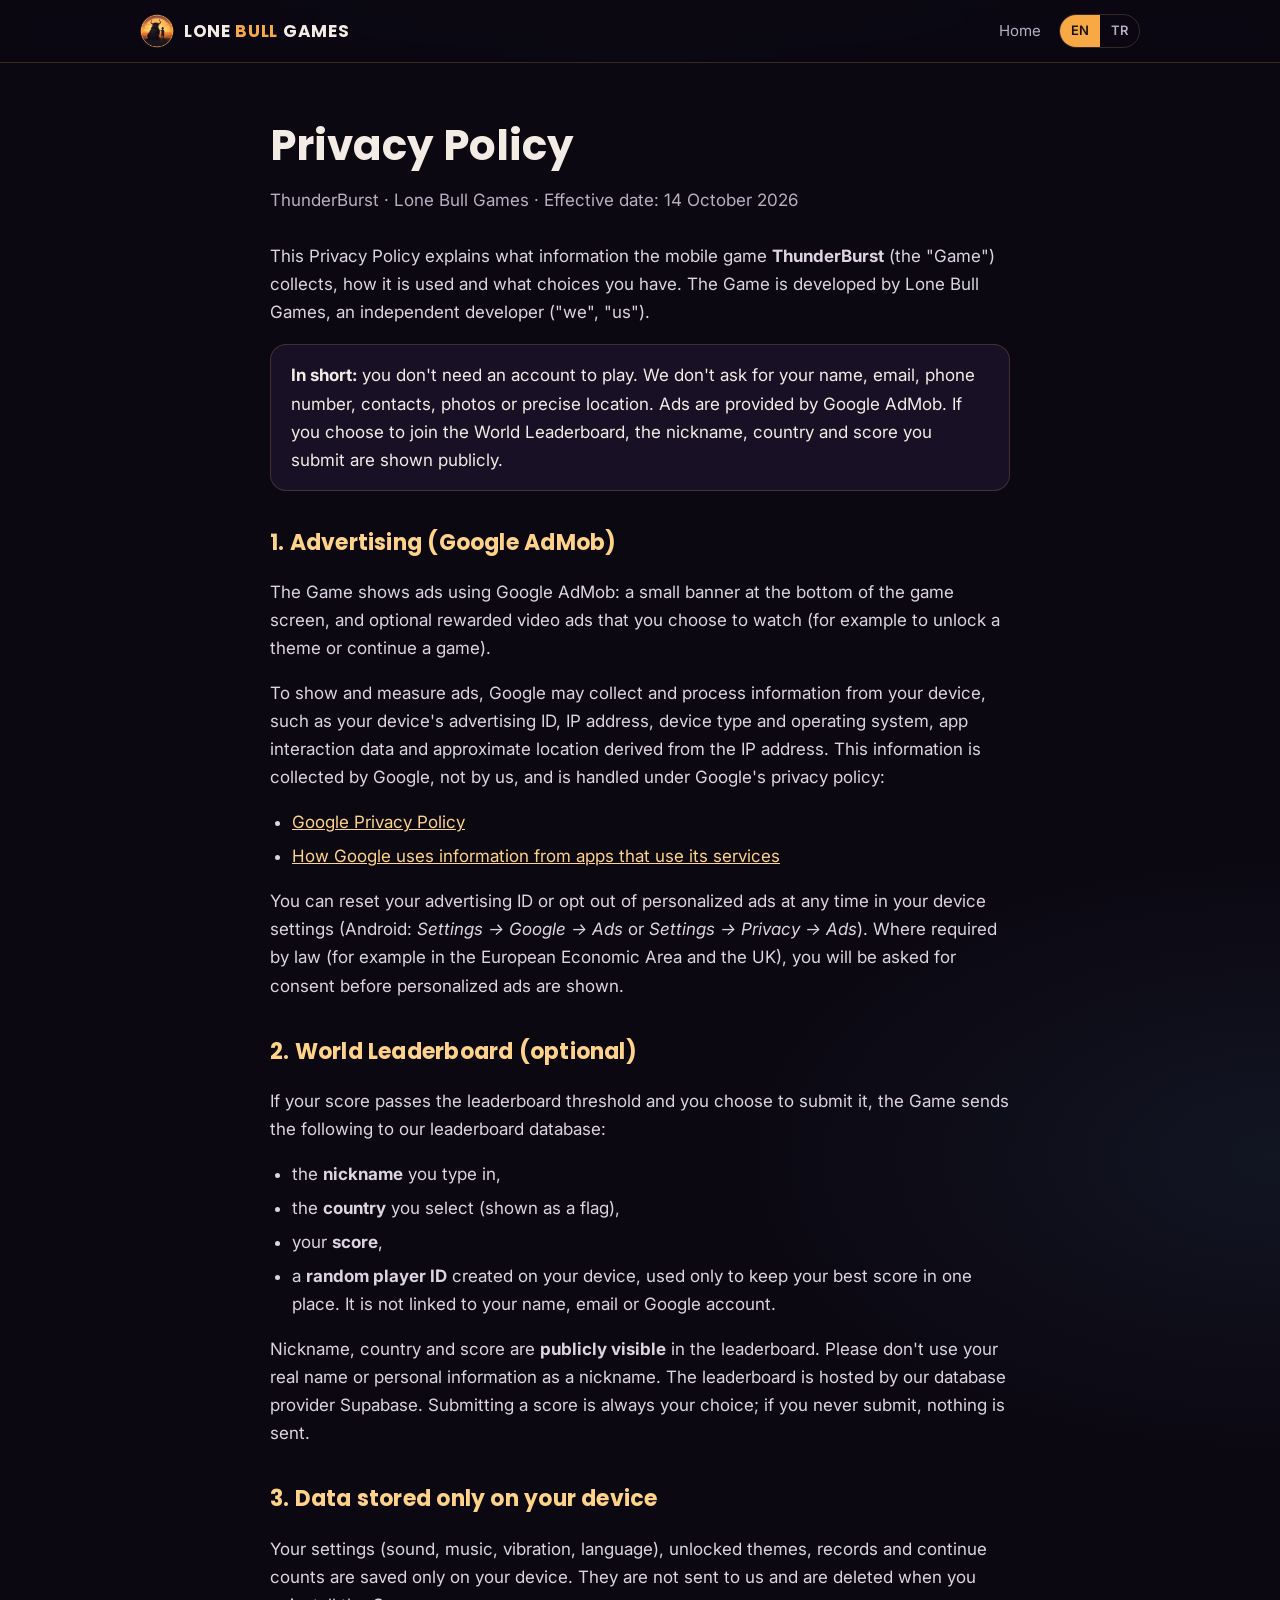
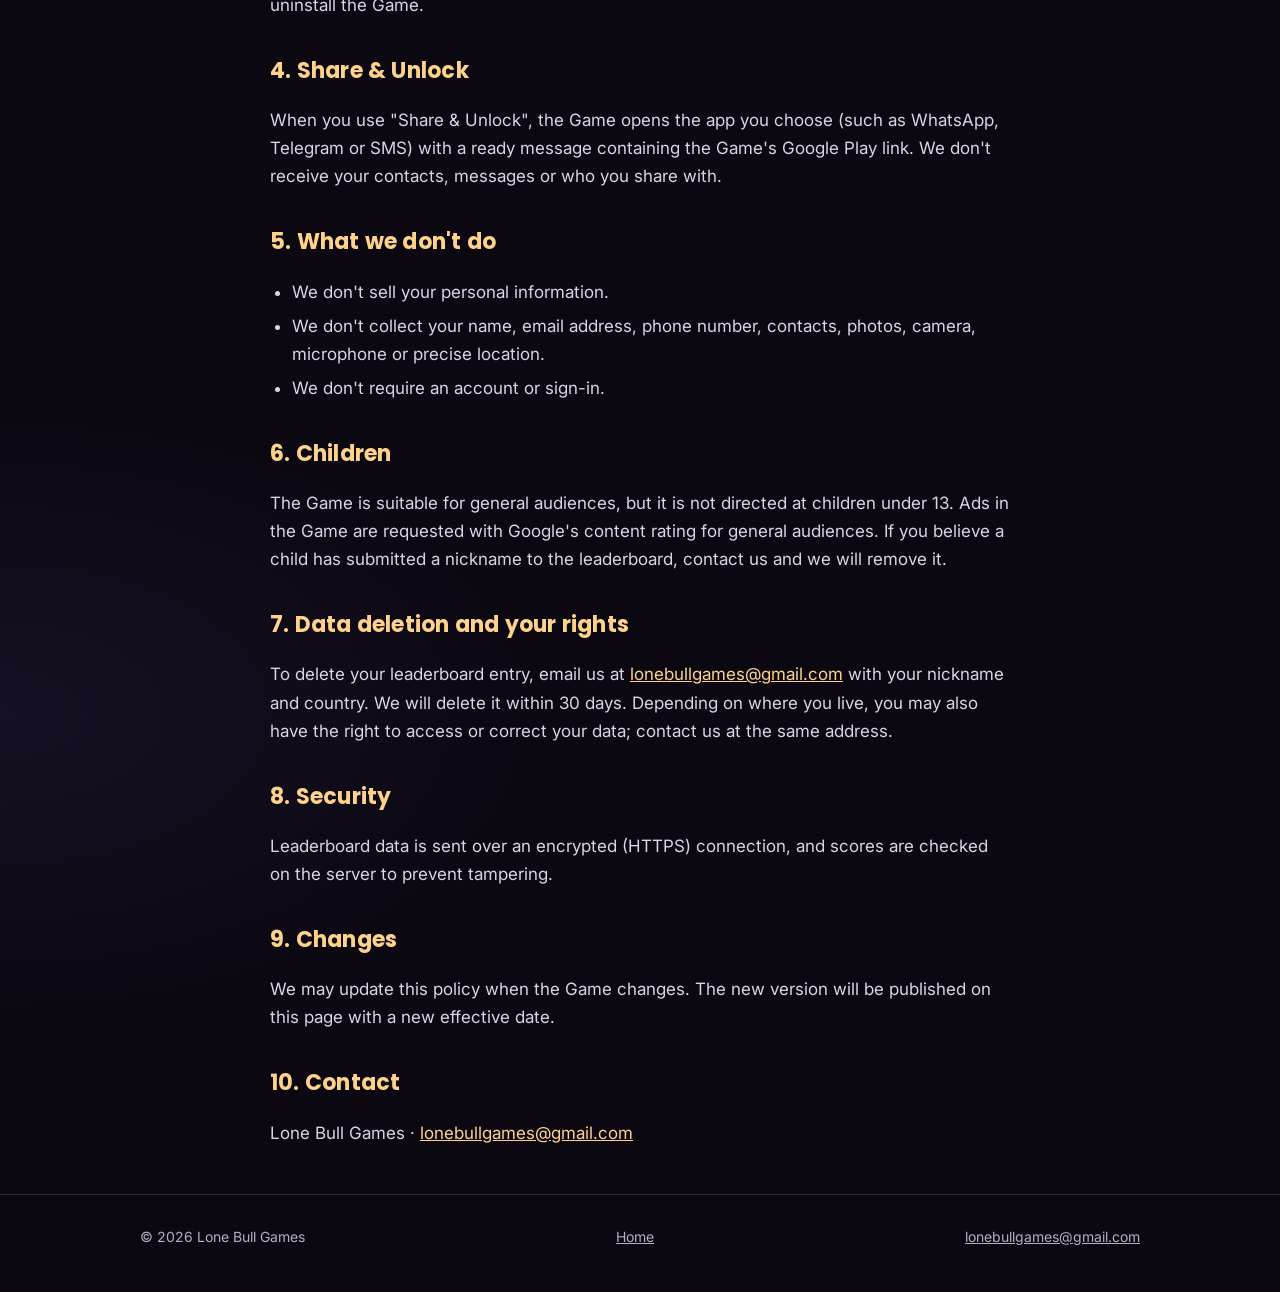
==== privacy.html @ dd2e36d3 "Add files via upload" ====
<!doctype html>
<html lang="en">
<head>
<meta charset="utf-8">
<meta name="viewport" content="width=device-width, initial-scale=1">
<title>Privacy Policy · Lone Bull Games</title>
<meta name="description" content="Privacy Policy for ThunderBurst by Lone Bull Games.">
<link rel="icon" type="image/png" href="img/favicon.png">
<link rel="preconnect" href="https://fonts.googleapis.com">
<link rel="preconnect" href="https://fonts.gstatic.com" crossorigin>
<link href="https://fonts.googleapis.com/css2?family=Inter:wght@400;600;800&family=Poppins:wght@500;700;800&display=swap" rel="stylesheet">
<link rel="stylesheet" href="style.css">
</head>
<body>

<header class="ust">
  <div class="kap">
    <a class="marka" href="./"><img src="img/amblem_buyuk.webp" alt=""><span>LONE <b>BULL</b> GAMES</span></a>
    <nav class="menu">
      <a href="./"><span data-dil="en">Home</span><span data-dil="tr">Ana sayfa</span></a>
      <div class="dil"><button data-sec="en">EN</button><button data-sec="tr">TR</button></div>
    </nav>
  </div>
</header>

<main class="metin">

<!-- ============================ ENGLISH ============================ -->
<div data-dil="en">
  <h1>Privacy Policy</h1>
  <p class="tarih">ThunderBurst · Lone Bull Games · Effective date: 14 October 2026</p>

  <p>This Privacy Policy explains what information the mobile game <b>ThunderBurst</b> (the "Game") collects, how it is used and what choices you have. The Game is developed by Lone Bull Games, an independent developer ("we", "us").</p>

  <div class="kutu">
    <b>In short:</b> you don't need an account to play. We don't ask for your name, email, phone number, contacts, photos or precise location. Ads are provided by Google AdMob. If you choose to join the World Leaderboard, the nickname, country and score you submit are shown publicly.
  </div>

  <h2>1. Advertising (Google AdMob)</h2>
  <p>The Game shows ads using Google AdMob: a small banner at the bottom of the game screen, and optional rewarded video ads that you choose to watch (for example to unlock a theme or continue a game).</p>
  <p>To show and measure ads, Google may collect and process information from your device, such as your device's advertising ID, IP address, device type and operating system, app interaction data and approximate location derived from the IP address. This information is collected by Google, not by us, and is handled under Google's privacy policy:</p>
  <ul>
    <li><a href="https://policies.google.com/privacy" target="_blank" rel="noopener">Google Privacy Policy</a></li>
    <li><a href="https://policies.google.com/technologies/partner-sites" target="_blank" rel="noopener">How Google uses information from apps that use its services</a></li>
  </ul>
  <p>You can reset your advertising ID or opt out of personalized ads at any time in your device settings (Android: <i>Settings → Google → Ads</i> or <i>Settings → Privacy → Ads</i>). Where required by law (for example in the European Economic Area and the UK), you will be asked for consent before personalized ads are shown.</p>

  <h2>2. World Leaderboard (optional)</h2>
  <p>If your score passes the leaderboard threshold and you choose to submit it, the Game sends the following to our leaderboard database:</p>
  <ul>
    <li>the <b>nickname</b> you type in,</li>
    <li>the <b>country</b> you select (shown as a flag),</li>
    <li>your <b>score</b>,</li>
    <li>a <b>random player ID</b> created on your device, used only to keep your best score in one place. It is not linked to your name, email or Google account.</li>
  </ul>
  <p>Nickname, country and score are <b>publicly visible</b> in the leaderboard. Please don't use your real name or personal information as a nickname. The leaderboard is hosted by our database provider Supabase. Submitting a score is always your choice; if you never submit, nothing is sent.</p>

  <h2>3. Data stored only on your device</h2>
  <p>Your settings (sound, music, vibration, language), unlocked themes, records and continue counts are saved only on your device. They are not sent to us and are deleted when you uninstall the Game.</p>

  <h2>4. Share &amp; Unlock</h2>
  <p>When you use "Share &amp; Unlock", the Game opens the app you choose (such as WhatsApp, Telegram or SMS) with a ready message containing the Game's Google Play link. We don't receive your contacts, messages or who you share with.</p>

  <h2>5. What we don't do</h2>
  <ul>
    <li>We don't sell your personal information.</li>
    <li>We don't collect your name, email address, phone number, contacts, photos, camera, microphone or precise location.</li>
    <li>We don't require an account or sign-in.</li>
  </ul>

  <h2>6. Children</h2>
  <p>The Game is suitable for general audiences, but it is not directed at children under 13. Ads in the Game are requested with Google's content rating for general audiences. If you believe a child has submitted a nickname to the leaderboard, contact us and we will remove it.</p>

  <h2>7. Data deletion and your rights</h2>
  <p>To delete your leaderboard entry, email us at <a href="mailto:lonebullgames@gmail.com">lonebullgames@gmail.com</a> with your nickname and country. We will delete it within 30 days. Depending on where you live, you may also have the right to access or correct your data; contact us at the same address.</p>

  <h2>8. Security</h2>
  <p>Leaderboard data is sent over an encrypted (HTTPS) connection, and scores are checked on the server to prevent tampering.</p>

  <h2>9. Changes</h2>
  <p>We may update this policy when the Game changes. The new version will be published on this page with a new effective date.</p>

  <h2>10. Contact</h2>
  <p>Lone Bull Games · <a href="mailto:lonebullgames@gmail.com">lonebullgames@gmail.com</a></p>
</div>

<!-- ============================ TÜRKÇE ============================ -->
<div data-dil="tr">
  <h1>Gizlilik Politikası</h1>
  <p class="tarih">ThunderBurst · Lone Bull Games · Yürürlük tarihi: 14 Ekim 2026</p>

  <p>Bu Gizlilik Politikası, <b>ThunderBurst</b> adlı mobil oyunun ("Oyun") hangi bilgileri topladığını, bunların nasıl kullanıldığını ve senin hangi seçeneklere sahip olduğunu açıklar. Oyun, bağımsız geliştirici Lone Bull Games ("biz") tarafından geliştirilmiştir.</p>

  <div class="kutu">
    <b>Kısaca:</b> oynamak için hesap açman gerekmez. Adını, e-postanı, telefon numaranı, rehberini, fotoğraflarını ya da tam konumunu istemeyiz. Reklamlar Google AdMob tarafından gösterilir. Dünya Sıralaması'na katılmayı seçersen gönderdiğin takma ad, ülke ve skor herkese açık görünür.
  </div>

  <h2>1. Reklamlar (Google AdMob)</h2>
  <p>Oyun, Google AdMob ile reklam gösterir: oyun ekranının altında küçük bir banner ve senin izlemeyi seçtiğin ödüllü video reklamlar (örneğin tema açmak ya da oyuna devam etmek için).</p>
  <p>Reklamları göstermek ve ölçmek için Google, cihazından reklam kimliği, IP adresi, cihaz türü ve işletim sistemi, uygulama etkileşim bilgileri ve IP adresinden çıkarılan yaklaşık konum gibi bilgileri toplayıp işleyebilir. Bu bilgileri biz değil Google toplar ve Google'ın gizlilik politikasına göre işler:</p>
  <ul>
    <li><a href="https://policies.google.com/privacy?hl=tr" target="_blank" rel="noopener">Google Gizlilik Politikası</a></li>
    <li><a href="https://policies.google.com/technologies/partner-sites?hl=tr" target="_blank" rel="noopener">Google'ın, hizmetlerini kullanan uygulamalardan gelen bilgileri nasıl kullandığı</a></li>
  </ul>
  <p>Reklam kimliğini istediğin zaman sıfırlayabilir ya da kişiselleştirilmiş reklamları cihaz ayarlarından kapatabilirsin (Android: <i>Ayarlar → Google → Reklamlar</i> veya <i>Ayarlar → Gizlilik → Reklamlar</i>). Yasaların gerektirdiği yerlerde (örneğin Avrupa Ekonomik Alanı ve Birleşik Krallık) kişiselleştirilmiş reklam gösterilmeden önce iznin istenir.</p>

  <h2>2. Dünya Sıralaması (isteğe bağlı)</h2>
  <p>Skorun sıralama barajını geçer ve göndermeyi seçersen Oyun, sıralama veritabanımıza şunları gönderir:</p>
  <ul>
    <li>yazdığın <b>takma ad</b>,</li>
    <li>seçtiğin <b>ülke</b> (bayrak olarak görünür),</li>
    <li><b>skorun</b>,</li>
    <li>cihazında oluşturulan <b>rastgele bir oyuncu kimliği</b>: sadece en iyi skorunu tek yerde tutmak için kullanılır; adınla, e-postanla ya da Google hesabınla bağlantısı yoktur.</li>
  </ul>
  <p>Takma ad, ülke ve skor sıralamada <b>herkese açık</b> görünür. Lütfen takma ad olarak gerçek adını ya da kişisel bilgilerini kullanma. Sıralama, veritabanı sağlayıcımız Supabase üzerinde tutulur. Skor göndermek her zaman senin seçimindir; hiç göndermezsen hiçbir şey gönderilmez.</p>

  <h2>3. Sadece cihazında saklanan bilgiler</h2>
  <p>Ayarların (ses, müzik, titreşim, dil), açtığın temalar, rekorların ve devam hakların sadece cihazında saklanır. Bize gönderilmez ve Oyun'u kaldırdığında silinir.</p>

  <h2>4. Paylaş &amp; Tema Aç</h2>
  <p>"Paylaş &amp; Tema Aç"ı kullandığında Oyun, seçtiğin uygulamayı (WhatsApp, Telegram, SMS gibi) Oyun'un Google Play linkini içeren hazır bir mesajla açar. Rehberin, mesajların ya da kiminle paylaştığın bize ulaşmaz.</p>

  <h2>5. Yapmadıklarımız</h2>
  <ul>
    <li>Kişisel bilgilerini satmayız.</li>
    <li>Adını, e-posta adresini, telefon numaranı, rehberini, fotoğraflarını, kameranı, mikrofonunu ya da tam konumunu toplamayız.</li>
    <li>Hesap açmanı ya da giriş yapmanı istemeyiz.</li>
  </ul>

  <h2>6. Çocuklar</h2>
  <p>Oyun genel izleyici kitlesine uygundur ancak 13 yaşından küçük çocuklara yönelik değildir. Oyundaki reklamlar, Google'ın genel izleyici içerik derecelendirmesiyle istenir. Bir çocuğun sıralamaya takma ad gönderdiğini düşünüyorsan bize yaz, kaldıralım.</p>

  <h2>7. Verilerin silinmesi ve hakların</h2>
  <p>Sıralamadaki kaydını sildirmek için takma adını ve ülkeni <a href="mailto:lonebullgames@gmail.com">lonebullgames@gmail.com</a> adresine yaz; 30 gün içinde sileriz. Yaşadığın yere göre verilerine erişme ya da düzeltme hakkın da olabilir; bunun için de aynı adrese yazabilirsin.</p>

  <h2>8. Güvenlik</h2>
  <p>Sıralama verileri şifreli (HTTPS) bağlantıyla gönderilir; skorlar hileye karşı sunucuda doğrulanır.</p>

  <h2>9. Değişiklikler</h2>
  <p>Oyun değiştikçe bu politikayı güncelleyebiliriz. Yeni sürüm, yeni yürürlük tarihiyle bu sayfada yayınlanır.</p>

  <h2>10. İletişim</h2>
  <p>Lone Bull Games · <a href="mailto:lonebullgames@gmail.com">lonebullgames@gmail.com</a></p>
</div>

</main>

<footer>
  <div class="kap">
    <span>© 2026 Lone Bull Games</span>
    <span><a href="./"><span data-dil="en">Home</span><span data-dil="tr">Ana sayfa</span></a></span>
    <span><a href="mailto:lonebullgames@gmail.com">lonebullgames@gmail.com</a></span>
  </div>
</footer>

<script src="dil.js"></script>
</body>
</html>
---- style.css ----
:root {
  --bg: #0b0812;
  --bg2: #140e1f;
  --kart: #181126;
  --cizgi: rgba(255, 190, 110, 0.18);
  --yazi: #f3ece4;
  --soluk: #b9aec2;
  --altin: #f6a944;
  --altin2: #ffd28a;
  --mavi: #6fc0ff;
  --mor: #a77bff;
  --golge: 0 18px 50px rgba(0, 0, 0, 0.45);
}

* { box-sizing: border-box; }

html { scroll-behavior: smooth; }

body {
  margin: 0;
  background: var(--bg);
  background-image:
    radial-gradient(1200px 600px at 50% -10%, rgba(246, 169, 68, 0.14), transparent 60%),
    radial-gradient(900px 500px at 100% 40%, rgba(111, 192, 255, 0.07), transparent 60%),
    radial-gradient(900px 500px at 0% 80%, rgba(167, 123, 255, 0.07), transparent 60%);
  color: var(--yazi);
  font-family: "Inter", system-ui, -apple-system, "Segoe UI", Roboto, sans-serif;
  font-size: 17px;
  line-height: 1.65;
  -webkit-font-smoothing: antialiased;
}

a { color: var(--altin2); }
a:hover { color: #fff; }

.kap { max-width: 1040px; margin: 0 auto; padding: 0 20px; }

/* üst çubuk */
.ust {
  position: sticky; top: 0; z-index: 10;
  background: rgba(11, 8, 18, 0.78);
  backdrop-filter: blur(10px);
  border-bottom: 1px solid var(--cizgi);
}
.ust .kap { display: flex; align-items: center; justify-content: space-between; height: 62px; gap: 12px; }
.marka { display: flex; align-items: center; gap: 10px; text-decoration: none; color: var(--yazi); font-family: "Poppins", sans-serif; font-weight: 700; letter-spacing: 0.04em; white-space: nowrap; }
.marka img { width: 34px; height: 34px; border-radius: 50%; }
.marka span b { color: var(--altin); }
.menu { display: flex; align-items: center; gap: 18px; font-size: 15px; }
.menu a { color: var(--soluk); text-decoration: none; white-space: nowrap; }
.menu a:hover { color: var(--yazi); }
.dil { display: flex; border: 1px solid var(--cizgi); border-radius: 999px; overflow: hidden; }
.dil button {
  background: none; border: 0; color: var(--soluk); font: inherit; font-size: 13px; font-weight: 600;
  padding: 5px 11px; cursor: pointer;
}
.dil button.secili { background: var(--altin); color: #1b1006; }

/* kahraman */
.kahraman { text-align: center; padding: 72px 0 56px; }
.kahraman .amblem {
  width: 210px; height: 210px; border-radius: 50%;
  box-shadow: 0 0 0 3px rgba(246, 169, 68, 0.55), 0 0 60px rgba(246, 169, 68, 0.35);
}
.kahraman h1 {
  font-family: "Poppins", sans-serif; font-weight: 800; letter-spacing: 0.06em;
  font-size: clamp(38px, 7vw, 64px); line-height: 1.05; margin: 28px 0 4px;
  background: linear-gradient(180deg, var(--altin2), var(--altin) 70%, #d9822b);
  -webkit-background-clip: text; background-clip: text; color: transparent;
}
.kahraman .alt { letter-spacing: 0.5em; font-family: "Poppins", sans-serif; font-weight: 500; color: var(--yazi); margin: 0 0 22px; padding-left: 0.5em; }
.kahraman p.slogan { max-width: 620px; margin: 0 auto; color: var(--soluk); font-size: 18px; }

/* bölümler */
section { padding: 56px 0; }
h2 {
  font-family: "Poppins", sans-serif; font-size: clamp(26px, 4vw, 34px); margin: 0 0 18px; letter-spacing: 0.01em;
}
h2 .vurgu { color: var(--altin); }

/* oyun kartı */
.oyun {
  display: grid; grid-template-columns: minmax(0, 1fr) minmax(0, 1.15fr); gap: 34px; align-items: center;
  background: linear-gradient(160deg, #1b1330, #120c1d);
  border: 1px solid rgba(111, 192, 255, 0.22); border-radius: 24px; padding: 30px;
  box-shadow: var(--golge), 0 0 80px rgba(111, 192, 255, 0.08) inset;
}
.oyun .kapak { width: 100%; border-radius: 18px; display: block; box-shadow: 0 10px 40px rgba(60, 140, 255, 0.25); }
.oyun .logo { width: min(100%, 420px); display: block; margin: 0 0 6px -6px; }
.oyun p { color: var(--soluk); margin: 10px 0; }
.rozetler { display: flex; flex-wrap: wrap; gap: 8px; margin: 16px 0 22px; }
.rozet {
  font-size: 14px; font-weight: 600; padding: 6px 12px; border-radius: 999px;
  background: rgba(246, 169, 68, 0.1); border: 1px solid rgba(246, 169, 68, 0.35); color: var(--altin2);
}
.rozet.mavi { background: rgba(111, 192, 255, 0.08); border-color: rgba(111, 192, 255, 0.35); color: #bfe3ff; }
.dugme {
  display: inline-flex; align-items: center; gap: 10px; text-decoration: none;
  background: linear-gradient(180deg, #ffbf5e, #f08d2b); color: #1d1004; font-weight: 800;
  padding: 13px 22px; border-radius: 14px; box-shadow: 0 8px 26px rgba(246, 150, 50, 0.35);
}
.dugme.pasif { background: #2a2140; color: var(--soluk); box-shadow: none; cursor: default; border: 1px solid var(--cizgi); }

/* temalar */
.temalar { display: grid; grid-template-columns: repeat(4, minmax(0, 1fr)); gap: 14px; }
.tema { background: var(--kart); border: 1px solid var(--cizgi); border-radius: 16px; overflow: hidden; }
.tema img { width: 100%; aspect-ratio: 4 / 3; object-fit: cover; display: block; }
.tema div { padding: 9px 12px 11px; font-weight: 600; font-size: 15px; }
.tema small { display: block; color: var(--soluk); font-weight: 400; font-size: 13px; }

/* hikaye */
.hikaye { display: grid; grid-template-columns: minmax(0, 0.9fr) minmax(0, 1.1fr); gap: 34px; align-items: start; }
.hikaye img { width: 100%; border-radius: 20px; box-shadow: var(--golge); }
.hikaye p { color: #ddd3e3; margin: 0 0 14px; }

/* alt bilgi */
footer { border-top: 1px solid var(--cizgi); padding: 30px 0 44px; color: var(--soluk); font-size: 14px; }
footer .kap { display: flex; flex-wrap: wrap; gap: 14px 26px; justify-content: space-between; }
footer a { color: var(--soluk); }

/* yasal metin sayfası */
.metin { max-width: 780px; margin: 0 auto; padding: 48px 20px 30px; }
.metin h1 { font-family: "Poppins", sans-serif; font-size: clamp(30px, 5vw, 42px); margin: 0 0 6px; }
.metin .tarih { color: var(--soluk); margin: 0 0 28px; }
.metin h2 { font-size: 22px; margin: 34px 0 10px; color: var(--altin2); }
.metin p, .metin li { color: #ddd3e3; }
.metin ul { padding-left: 22px; }
.metin li { margin: 6px 0; }
.kutu { background: var(--kart); border: 1px solid var(--cizgi); border-radius: 16px; padding: 16px 20px; margin: 18px 0; }

html:not([lang="en"]) [data-dil="en"], html:not([lang="tr"]) [data-dil="tr"] { display: none !important; }

@media (max-width: 820px) {
  .oyun, .hikaye { grid-template-columns: 1fr; }
  .temalar { grid-template-columns: repeat(2, minmax(0, 1fr)); }
  .menu .gizle { display: none; }
  .kahraman { padding: 48px 0 36px; }
  .oyun { padding: 20px; }
}
@media (max-width: 420px) {
  .marka span { font-size: 14px; }
  .menu { gap: 10px; }
}

.hikaye img { max-width: 380px; margin: 0 auto; display: block; }
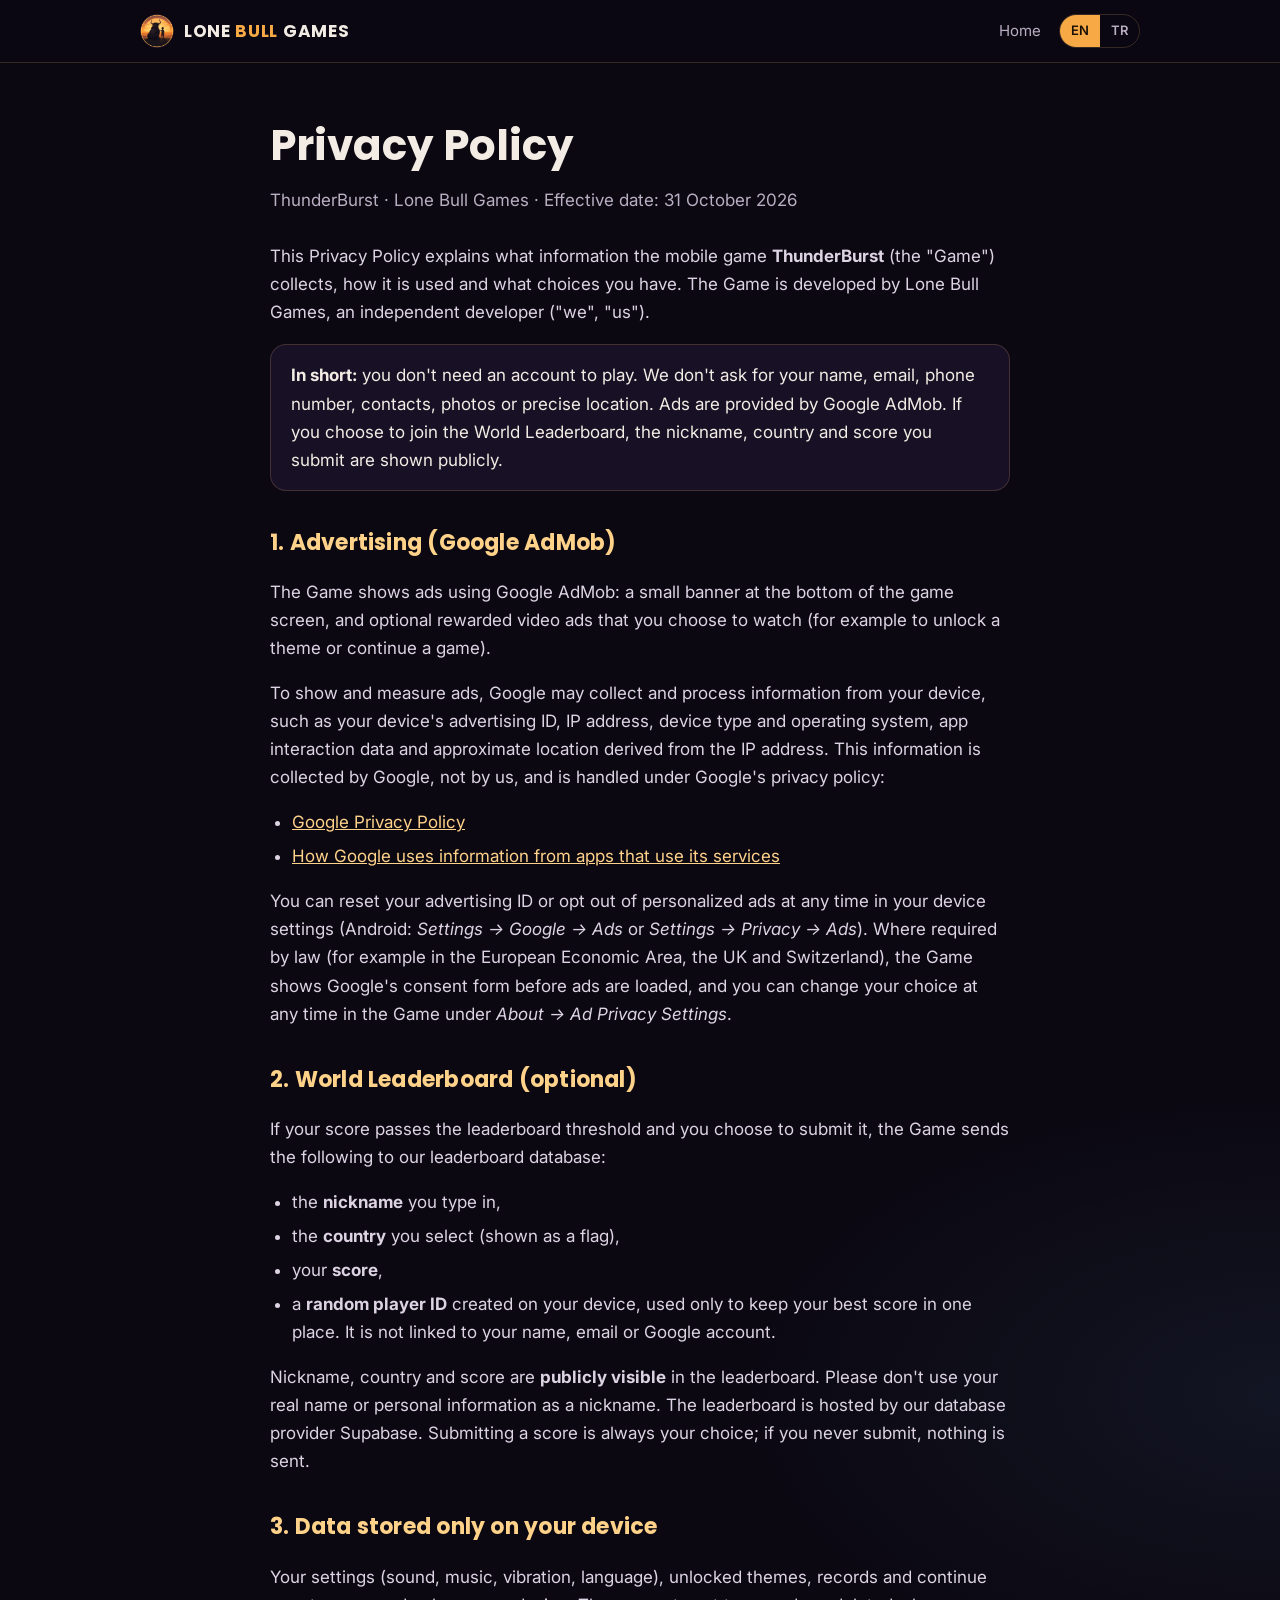
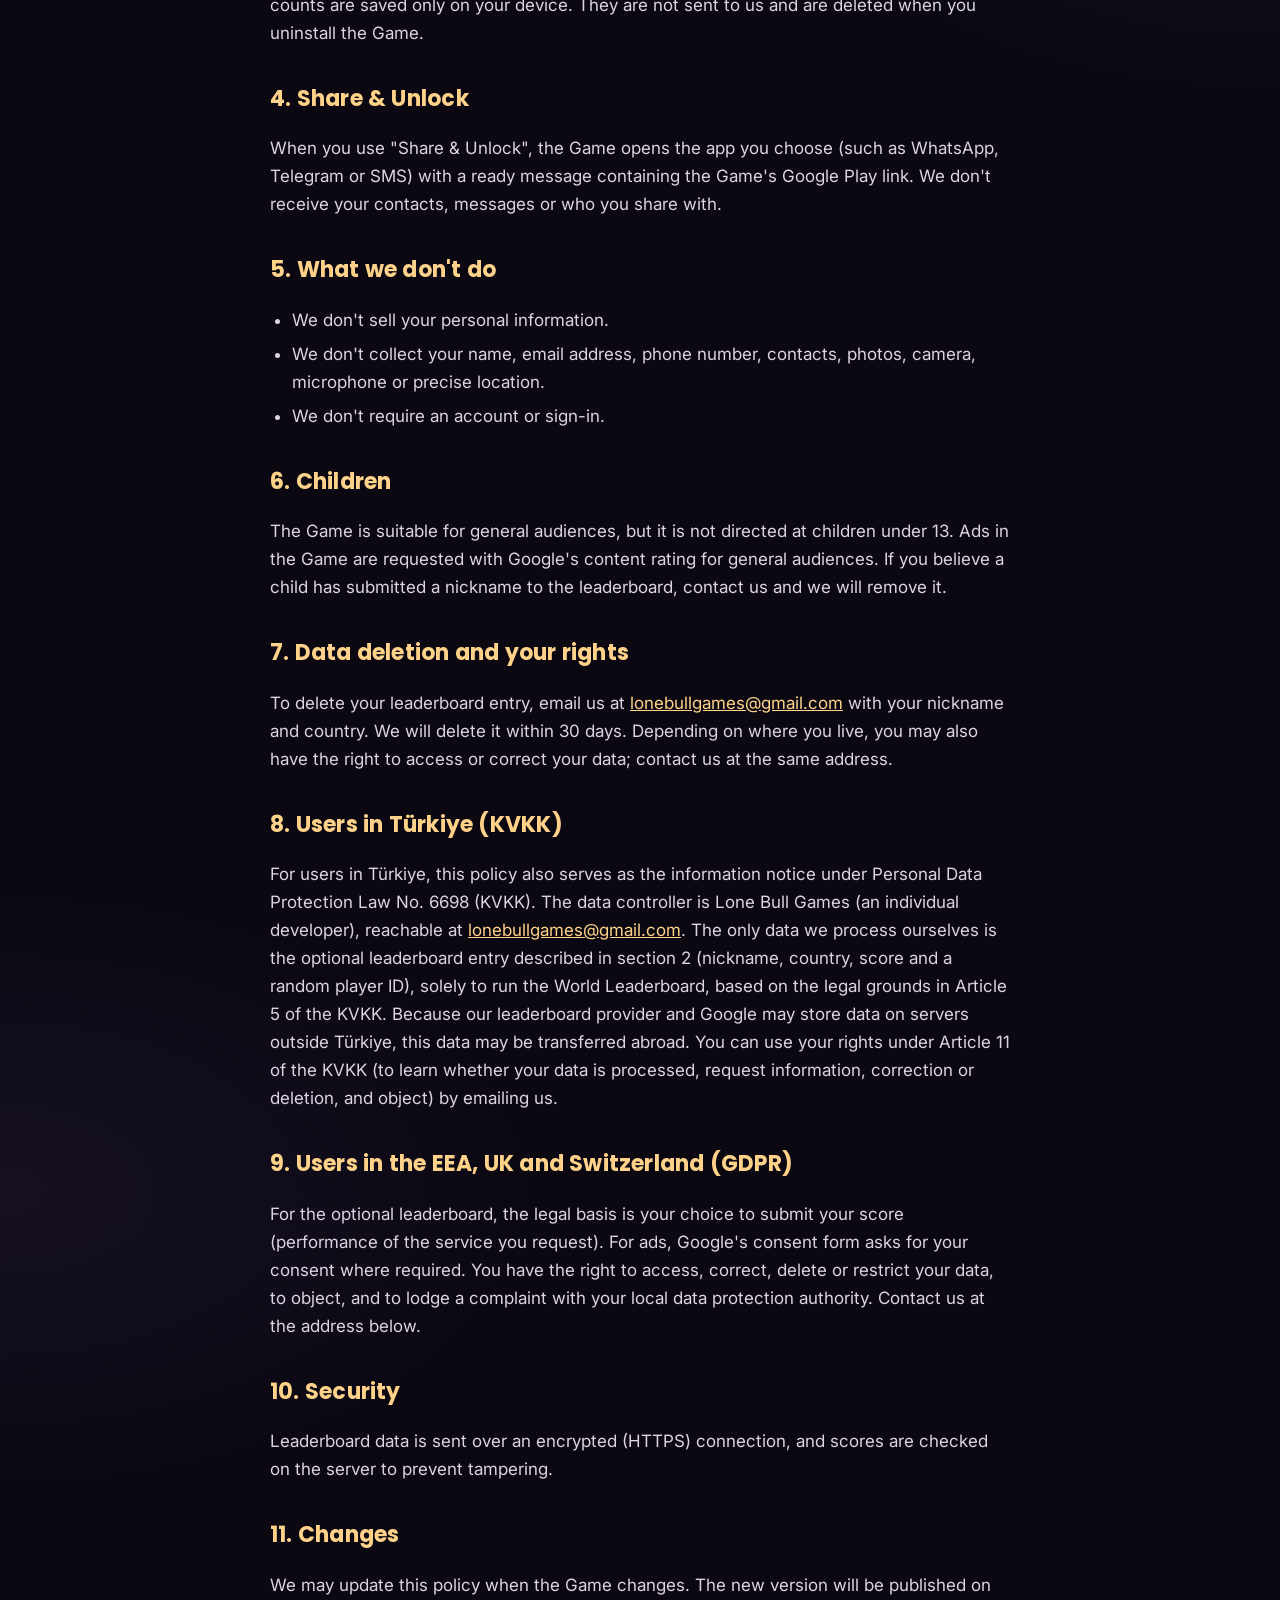
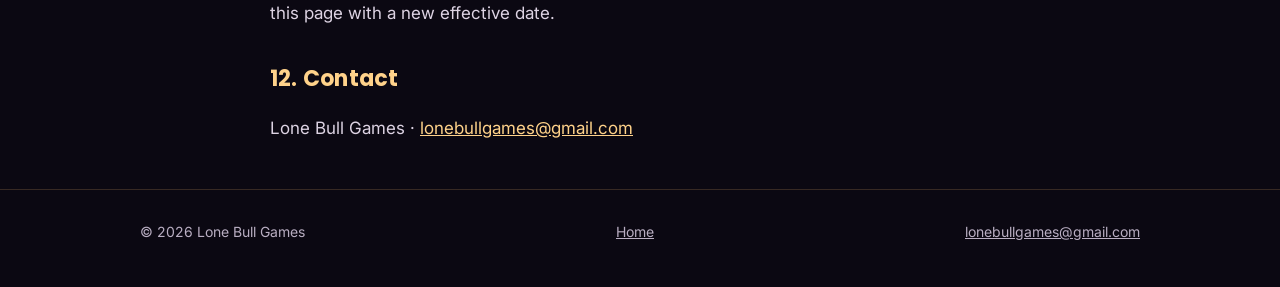
==== commit 18ab3efa: "Add files via upload" ====
--- a/privacy.html
+++ b/privacy.html
@@ -28,7 +28,7 @@
 <!-- ============================ ENGLISH ============================ -->
 <div data-dil="en">
   <h1>Privacy Policy</h1>
-  <p class="tarih">ThunderBurst · Lone Bull Games · Effective date: 14 October 2026</p>
+  <p class="tarih">ThunderBurst · Lone Bull Games · Effective date: 31 October 2026</p>
 
   <p>This Privacy Policy explains what information the mobile game <b>ThunderBurst</b> (the "Game") collects, how it is used and what choices you have. The Game is developed by Lone Bull Games, an independent developer ("we", "us").</p>
 
@@ -43,7 +43,7 @@
     <li><a href="https://policies.google.com/privacy" target="_blank" rel="noopener">Google Privacy Policy</a></li>
     <li><a href="https://policies.google.com/technologies/partner-sites" target="_blank" rel="noopener">How Google uses information from apps that use its services</a></li>
   </ul>
-  <p>You can reset your advertising ID or opt out of personalized ads at any time in your device settings (Android: <i>Settings → Google → Ads</i> or <i>Settings → Privacy → Ads</i>). Where required by law (for example in the European Economic Area and the UK), you will be asked for consent before personalized ads are shown.</p>
+  <p>You can reset your advertising ID or opt out of personalized ads at any time in your device settings (Android: <i>Settings → Google → Ads</i> or <i>Settings → Privacy → Ads</i>). Where required by law (for example in the European Economic Area, the UK and Switzerland), the Game shows Google's consent form before ads are loaded, and you can change your choice at any time in the Game under <i>About → Ad Privacy Settings</i>.</p>
 
   <h2>2. World Leaderboard (optional)</h2>
   <p>If your score passes the leaderboard threshold and you choose to submit it, the Game sends the following to our leaderboard database:</p>
@@ -74,20 +74,26 @@
   <h2>7. Data deletion and your rights</h2>
   <p>To delete your leaderboard entry, email us at <a href="mailto:lonebullgames@gmail.com">lonebullgames@gmail.com</a> with your nickname and country. We will delete it within 30 days. Depending on where you live, you may also have the right to access or correct your data; contact us at the same address.</p>
 
-  <h2>8. Security</h2>
+  <h2>8. Users in Türkiye (KVKK)</h2>
+  <p>For users in Türkiye, this policy also serves as the information notice under Personal Data Protection Law No. 6698 (KVKK). The data controller is Lone Bull Games (an individual developer), reachable at <a href="mailto:lonebullgames@gmail.com">lonebullgames@gmail.com</a>. The only data we process ourselves is the optional leaderboard entry described in section 2 (nickname, country, score and a random player ID), solely to run the World Leaderboard, based on the legal grounds in Article 5 of the KVKK. Because our leaderboard provider and Google may store data on servers outside Türkiye, this data may be transferred abroad. You can use your rights under Article 11 of the KVKK (to learn whether your data is processed, request information, correction or deletion, and object) by emailing us.</p>
+
+  <h2>9. Users in the EEA, UK and Switzerland (GDPR)</h2>
+  <p>For the optional leaderboard, the legal basis is your choice to submit your score (performance of the service you request). For ads, Google's consent form asks for your consent where required. You have the right to access, correct, delete or restrict your data, to object, and to lodge a complaint with your local data protection authority. Contact us at the address below.</p>
+
+  <h2>10. Security</h2>
   <p>Leaderboard data is sent over an encrypted (HTTPS) connection, and scores are checked on the server to prevent tampering.</p>
 
-  <h2>9. Changes</h2>
+  <h2>11. Changes</h2>
   <p>We may update this policy when the Game changes. The new version will be published on this page with a new effective date.</p>
 
-  <h2>10. Contact</h2>
+  <h2>12. Contact</h2>
   <p>Lone Bull Games · <a href="mailto:lonebullgames@gmail.com">lonebullgames@gmail.com</a></p>
 </div>
 
 <!-- ============================ TÜRKÇE ============================ -->
 <div data-dil="tr">
   <h1>Gizlilik Politikası</h1>
-  <p class="tarih">ThunderBurst · Lone Bull Games · Yürürlük tarihi: 14 Ekim 2026</p>
+  <p class="tarih">ThunderBurst · Lone Bull Games · Yürürlük tarihi: 31 Ekim 2026</p>
 
   <p>Bu Gizlilik Politikası, <b>ThunderBurst</b> adlı mobil oyunun ("Oyun") hangi bilgileri topladığını, bunların nasıl kullanıldığını ve senin hangi seçeneklere sahip olduğunu açıklar. Oyun, bağımsız geliştirici Lone Bull Games ("biz") tarafından geliştirilmiştir.</p>
 
@@ -102,7 +108,7 @@
     <li><a href="https://policies.google.com/privacy?hl=tr" target="_blank" rel="noopener">Google Gizlilik Politikası</a></li>
     <li><a href="https://policies.google.com/technologies/partner-sites?hl=tr" target="_blank" rel="noopener">Google'ın, hizmetlerini kullanan uygulamalardan gelen bilgileri nasıl kullandığı</a></li>
   </ul>
-  <p>Reklam kimliğini istediğin zaman sıfırlayabilir ya da kişiselleştirilmiş reklamları cihaz ayarlarından kapatabilirsin (Android: <i>Ayarlar → Google → Reklamlar</i> veya <i>Ayarlar → Gizlilik → Reklamlar</i>). Yasaların gerektirdiği yerlerde (örneğin Avrupa Ekonomik Alanı ve Birleşik Krallık) kişiselleştirilmiş reklam gösterilmeden önce iznin istenir.</p>
+  <p>Reklam kimliğini istediğin zaman sıfırlayabilir ya da kişiselleştirilmiş reklamları cihaz ayarlarından kapatabilirsin (Android: <i>Ayarlar → Google → Reklamlar</i> veya <i>Ayarlar → Gizlilik → Reklamlar</i>). Yasaların gerektirdiği yerlerde (örneğin Avrupa Ekonomik Alanı, Birleşik Krallık ve İsviçre) Oyun, reklamlar yüklenmeden önce Google'ın izin penceresini gösterir; seçimini istediğin zaman Oyun'da <i>Hakkında → Reklam Gizlilik Ayarları</i> bölümünden değiştirebilirsin.</p>
 
   <h2>2. Dünya Sıralaması (isteğe bağlı)</h2>
   <p>Skorun sıralama barajını geçer ve göndermeyi seçersen Oyun, sıralama veritabanımıza şunları gönderir:</p>
@@ -133,13 +139,26 @@
   <h2>7. Verilerin silinmesi ve hakların</h2>
   <p>Sıralamadaki kaydını sildirmek için takma adını ve ülkeni <a href="mailto:lonebullgames@gmail.com">lonebullgames@gmail.com</a> adresine yaz; 30 gün içinde sileriz. Yaşadığın yere göre verilerine erişme ya da düzeltme hakkın da olabilir; bunun için de aynı adrese yazabilirsin.</p>
 
-  <h2>8. Güvenlik</h2>
+  <h2>8. Türkiye'deki kullanıcılar için KVKK Aydınlatma Metni</h2>
+  <p>Bu bölüm, 6698 sayılı Kişisel Verilerin Korunması Kanunu ("KVKK") kapsamında aydınlatma metni niteliğindedir. <b>Veri sorumlusu:</b> Lone Bull Games (bireysel geliştirici), iletişim: <a href="mailto:lonebullgames@gmail.com">lonebullgames@gmail.com</a>.</p>
+  <ul>
+    <li><b>İşlenen veriler:</b> Sadece isteğe bağlı Dünya Sıralaması'na gönderdiğin takma ad, ülke, skor ve cihazında oluşturulan rastgele oyuncu kimliği (2. bölüm). Adını, e-postanı, telefonunu ya da kimlik bilgilerini işlemiyoruz.</li>
+    <li><b>Amaç:</b> Dünya Sıralaması'nın işletilmesi ve hileli skorların önlenmesi.</li>
+    <li><b>Hukuki sebep:</b> KVKK'nın 5. maddesinde belirtilen hukuki sebepler; skoru göndermek tamamen senin tercihindir.</li>
+    <li><b>Aktarım:</b> Sıralama verileri hizmet sağlayıcımız Supabase'in, reklam verileri ise Google'ın sunucularında tutulur. Bu sunucular Türkiye dışında olabileceğinden veriler yurt dışına aktarılabilir.</li>
+    <li><b>Hakların:</b> KVKK'nın 11. maddesi uyarınca verilerinin işlenip işlenmediğini öğrenme, bilgi isteme, düzeltilmesini veya silinmesini isteme ve itiraz etme hakların vardır. Başvurularını yukarıdaki e-posta adresine gönderebilirsin.</li>
+  </ul>
+
+  <h2>9. Avrupa Ekonomik Alanı, Birleşik Krallık ve İsviçre'deki kullanıcılar (GDPR)</h2>
+  <p>İsteğe bağlı sıralama için hukuki dayanak, skorunu göndermeyi seçmendir (talep ettiğin hizmetin sunulması). Reklamlar için, gereken yerlerde Google'ın izin penceresi iznini sorar. Verilerine erişme, düzeltme, silme, işlemeyi kısıtlama, itiraz etme ve bulunduğun ülkenin veri koruma kurumuna şikâyette bulunma hakların vardır.</p>
+
+  <h2>10. Güvenlik</h2>
   <p>Sıralama verileri şifreli (HTTPS) bağlantıyla gönderilir; skorlar hileye karşı sunucuda doğrulanır.</p>
 
-  <h2>9. Değişiklikler</h2>
+  <h2>11. Değişiklikler</h2>
   <p>Oyun değiştikçe bu politikayı güncelleyebiliriz. Yeni sürüm, yeni yürürlük tarihiyle bu sayfada yayınlanır.</p>
 
-  <h2>10. İletişim</h2>
+  <h2>12. İletişim</h2>
   <p>Lone Bull Games · <a href="mailto:lonebullgames@gmail.com">lonebullgames@gmail.com</a></p>
 </div>
 
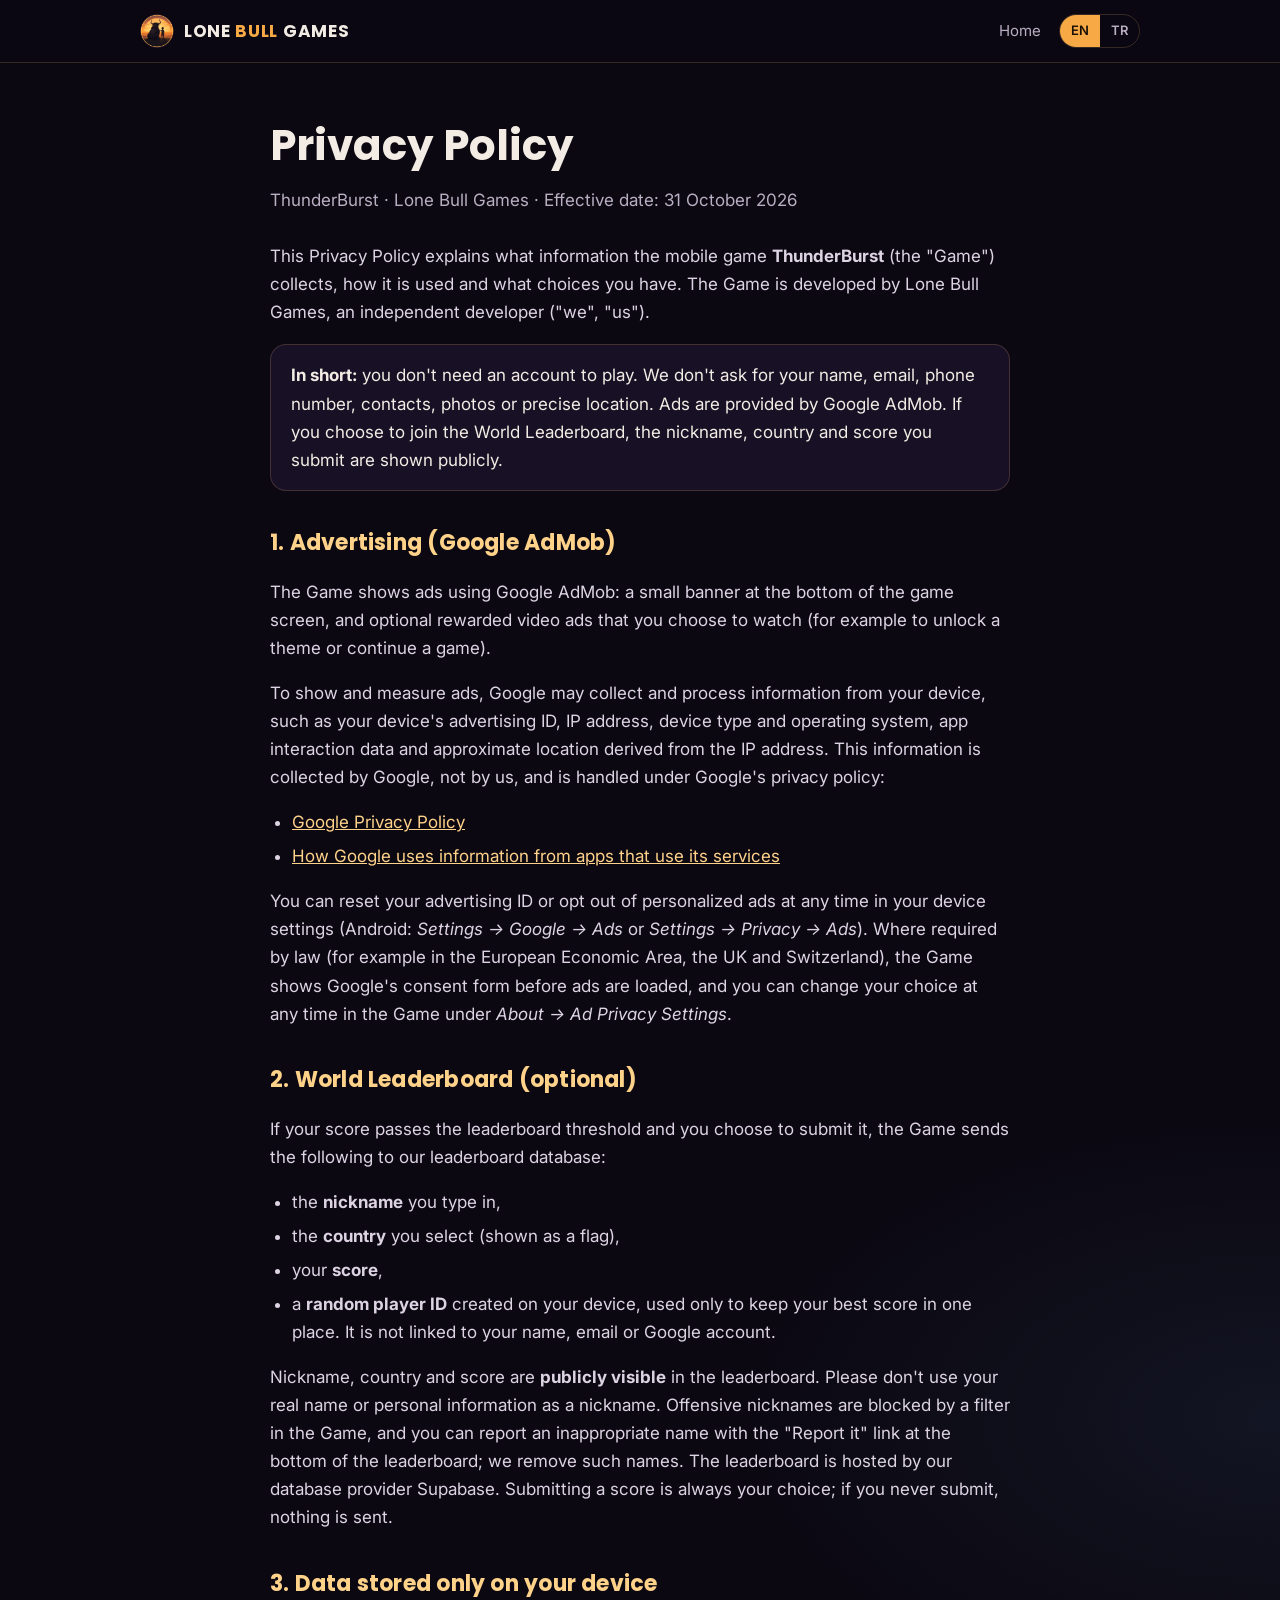
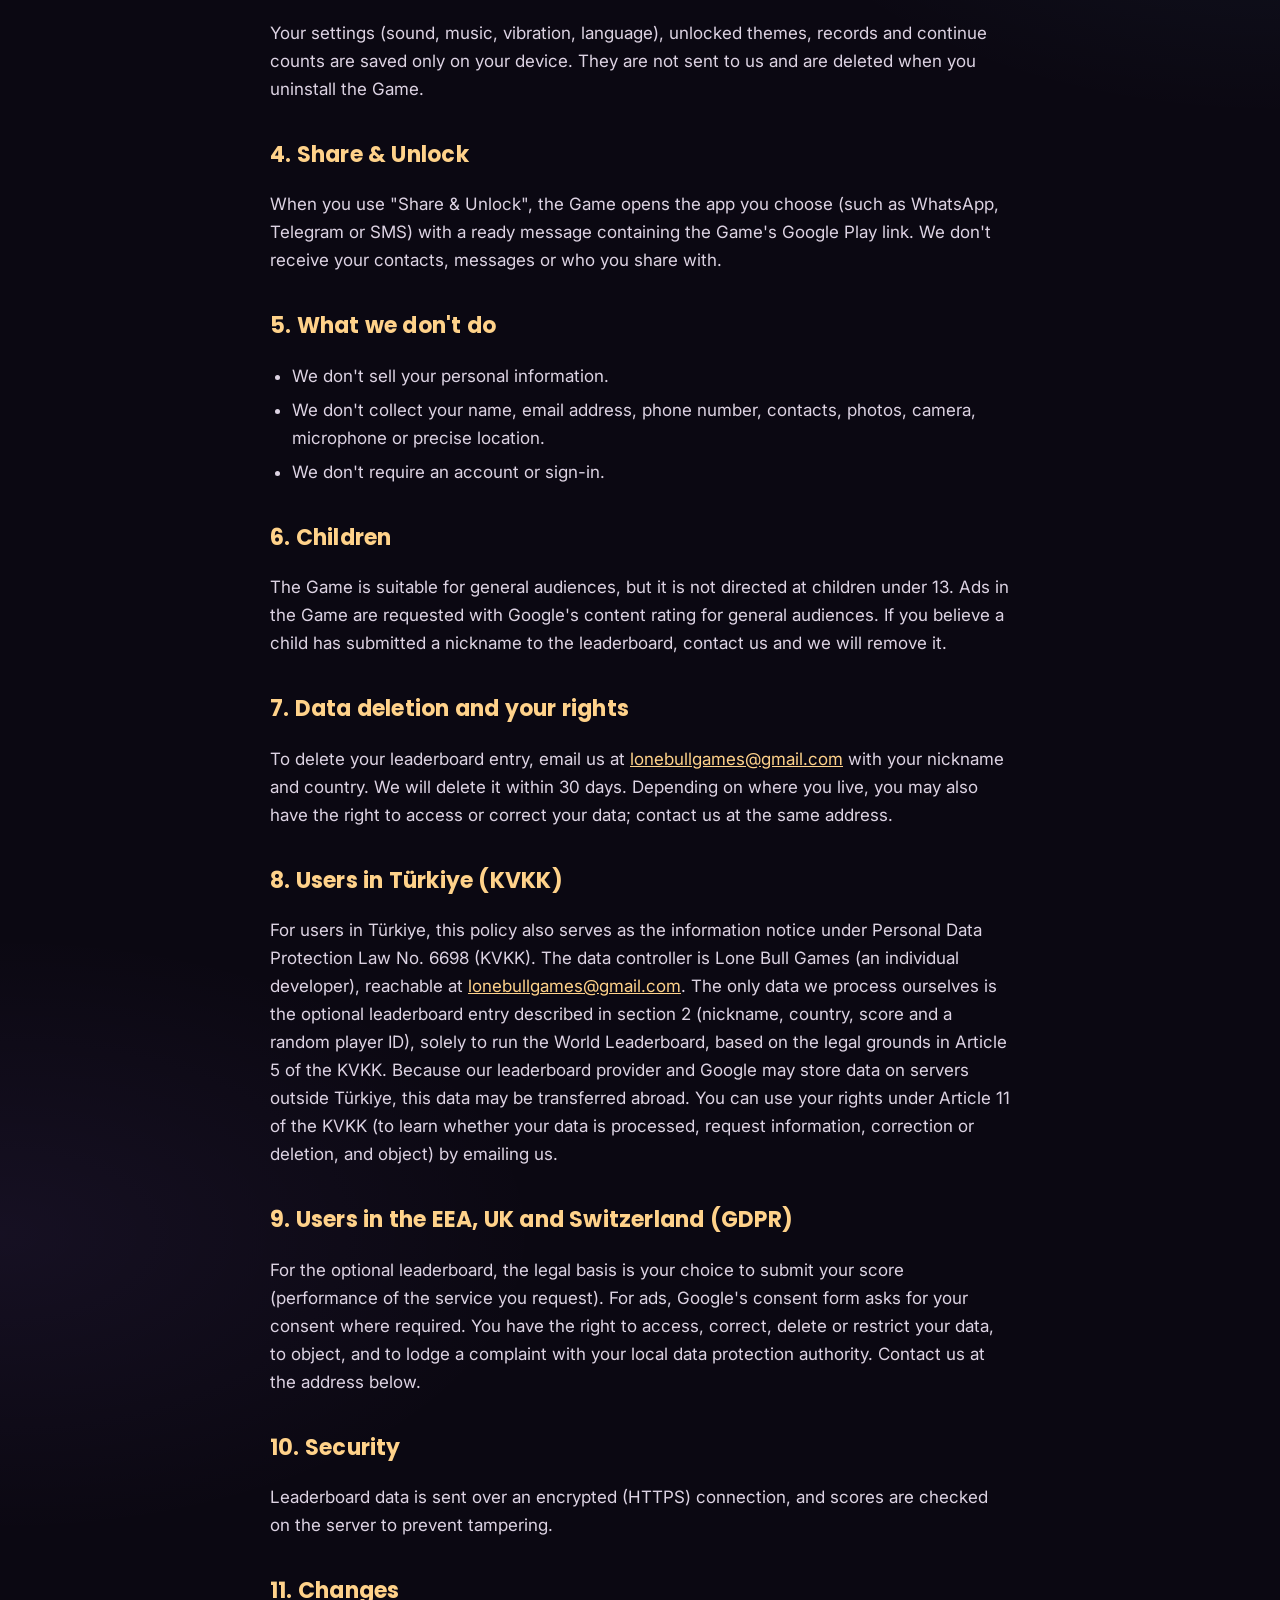
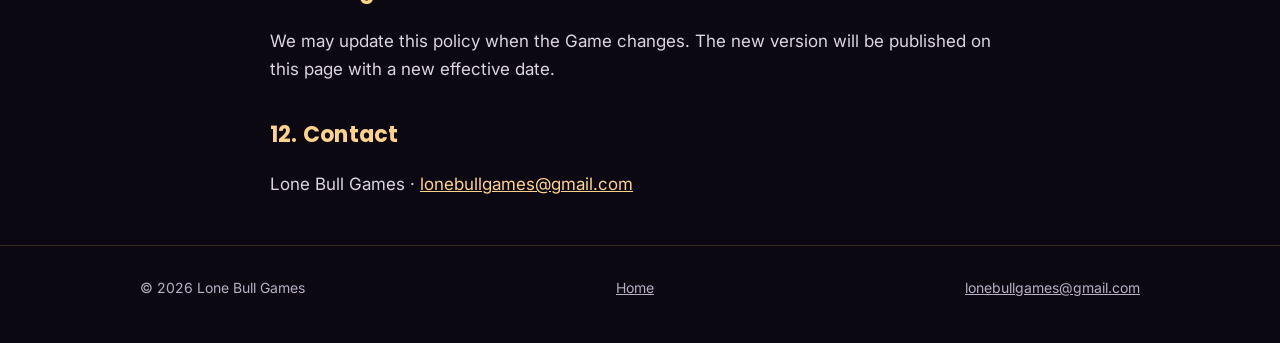
==== commit 62e84679: "Add files via upload" ====
--- a/privacy.html
+++ b/privacy.html
@@ -53,7 +53,7 @@
     <li>your <b>score</b>,</li>
     <li>a <b>random player ID</b> created on your device, used only to keep your best score in one place. It is not linked to your name, email or Google account.</li>
   </ul>
-  <p>Nickname, country and score are <b>publicly visible</b> in the leaderboard. Please don't use your real name or personal information as a nickname. The leaderboard is hosted by our database provider Supabase. Submitting a score is always your choice; if you never submit, nothing is sent.</p>
+  <p>Nickname, country and score are <b>publicly visible</b> in the leaderboard. Please don't use your real name or personal information as a nickname. Offensive nicknames are blocked by a filter in the Game, and you can report an inappropriate name with the "Report it" link at the bottom of the leaderboard; we remove such names. The leaderboard is hosted by our database provider Supabase. Submitting a score is always your choice; if you never submit, nothing is sent.</p>
 
   <h2>3. Data stored only on your device</h2>
   <p>Your settings (sound, music, vibration, language), unlocked themes, records and continue counts are saved only on your device. They are not sent to us and are deleted when you uninstall the Game.</p>
@@ -118,7 +118,7 @@
     <li><b>skorun</b>,</li>
     <li>cihazında oluşturulan <b>rastgele bir oyuncu kimliği</b>: sadece en iyi skorunu tek yerde tutmak için kullanılır; adınla, e-postanla ya da Google hesabınla bağlantısı yoktur.</li>
   </ul>
-  <p>Takma ad, ülke ve skor sıralamada <b>herkese açık</b> görünür. Lütfen takma ad olarak gerçek adını ya da kişisel bilgilerini kullanma. Sıralama, veritabanı sağlayıcımız Supabase üzerinde tutulur. Skor göndermek her zaman senin seçimindir; hiç göndermezsen hiçbir şey gönderilmez.</p>
+  <p>Takma ad, ülke ve skor sıralamada <b>herkese açık</b> görünür. Lütfen takma ad olarak gerçek adını ya da kişisel bilgilerini kullanma. Uygunsuz takma adlar oyundaki filtreyle engellenir; uygunsuz bir isim görürsen sıralamanın altındaki "Bildir" bağlantısıyla bize bildirebilirsin, bu isimleri kaldırırız. Sıralama, veritabanı sağlayıcımız Supabase üzerinde tutulur. Skor göndermek her zaman senin seçimindir; hiç göndermezsen hiçbir şey gönderilmez.</p>
 
   <h2>3. Sadece cihazında saklanan bilgiler</h2>
   <p>Ayarların (ses, müzik, titreşim, dil), açtığın temalar, rekorların ve devam hakların sadece cihazında saklanır. Bize gönderilmez ve Oyun'u kaldırdığında silinir.</p>
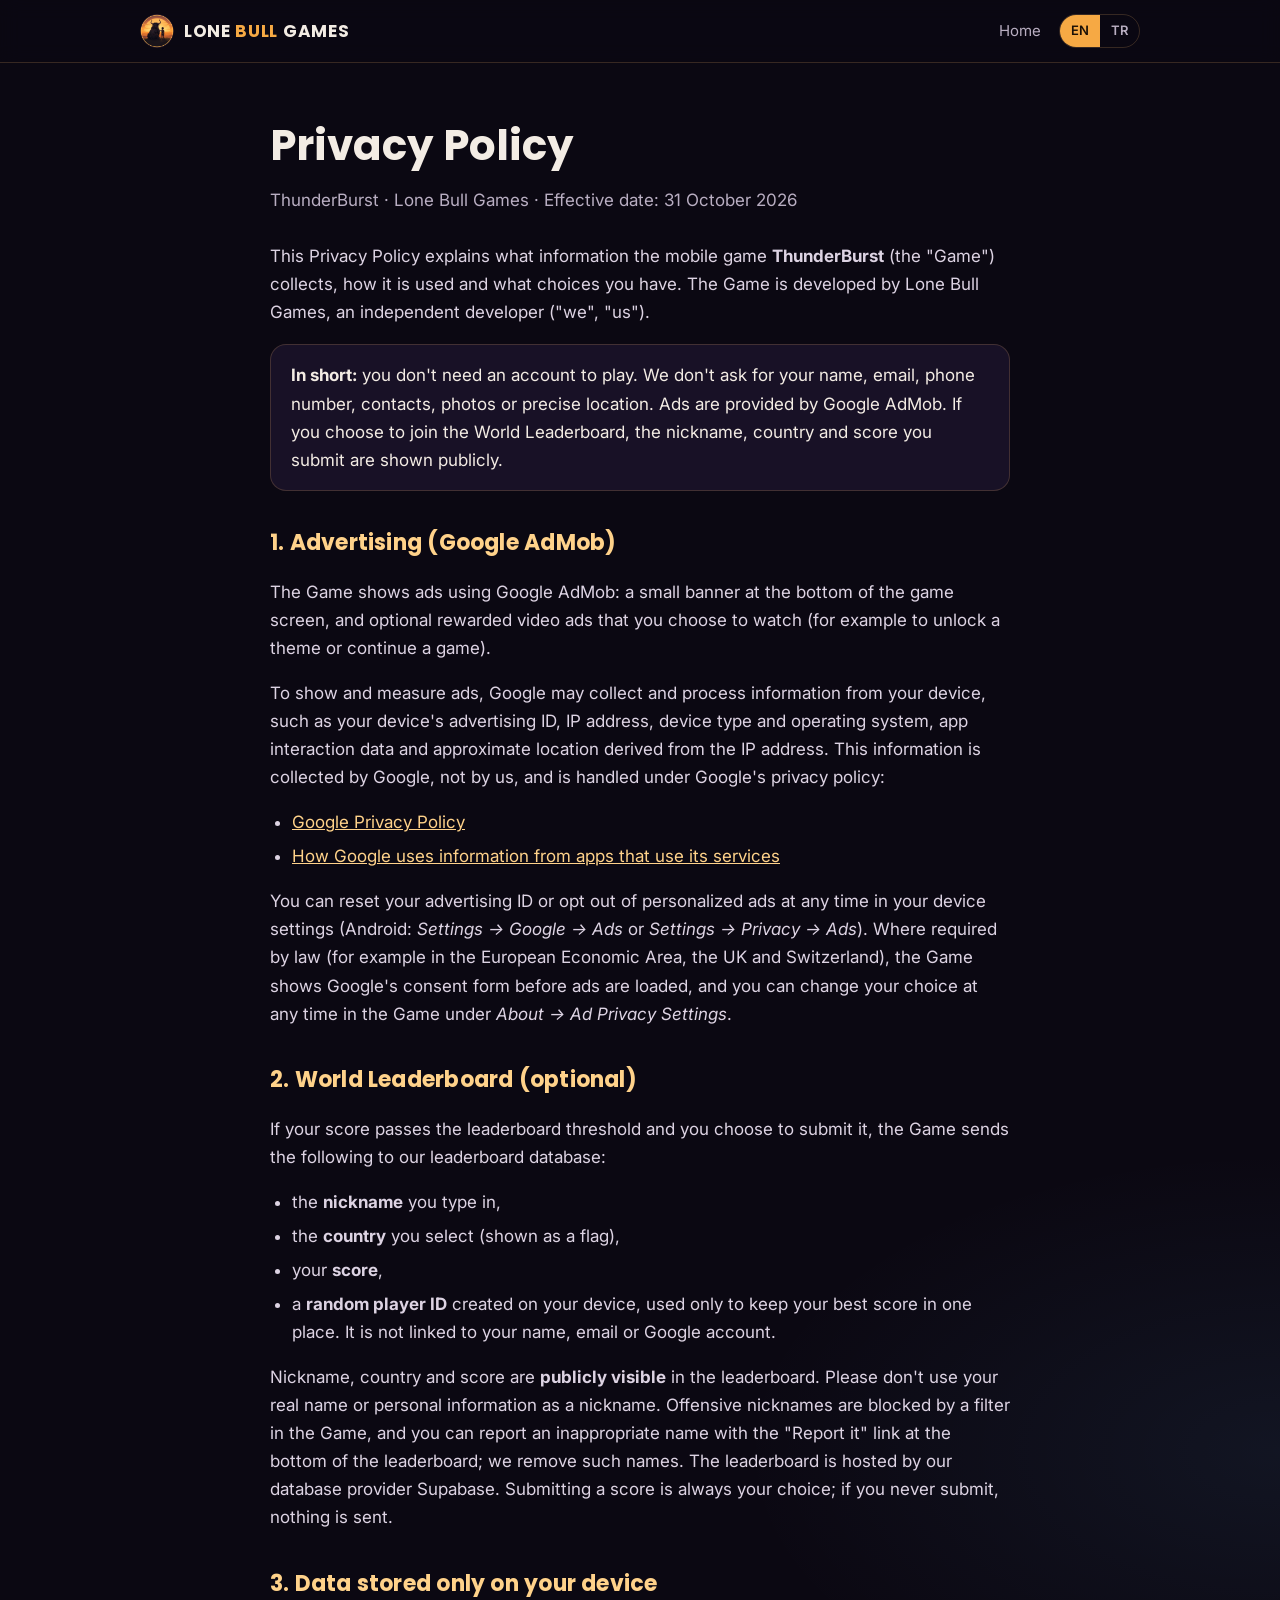
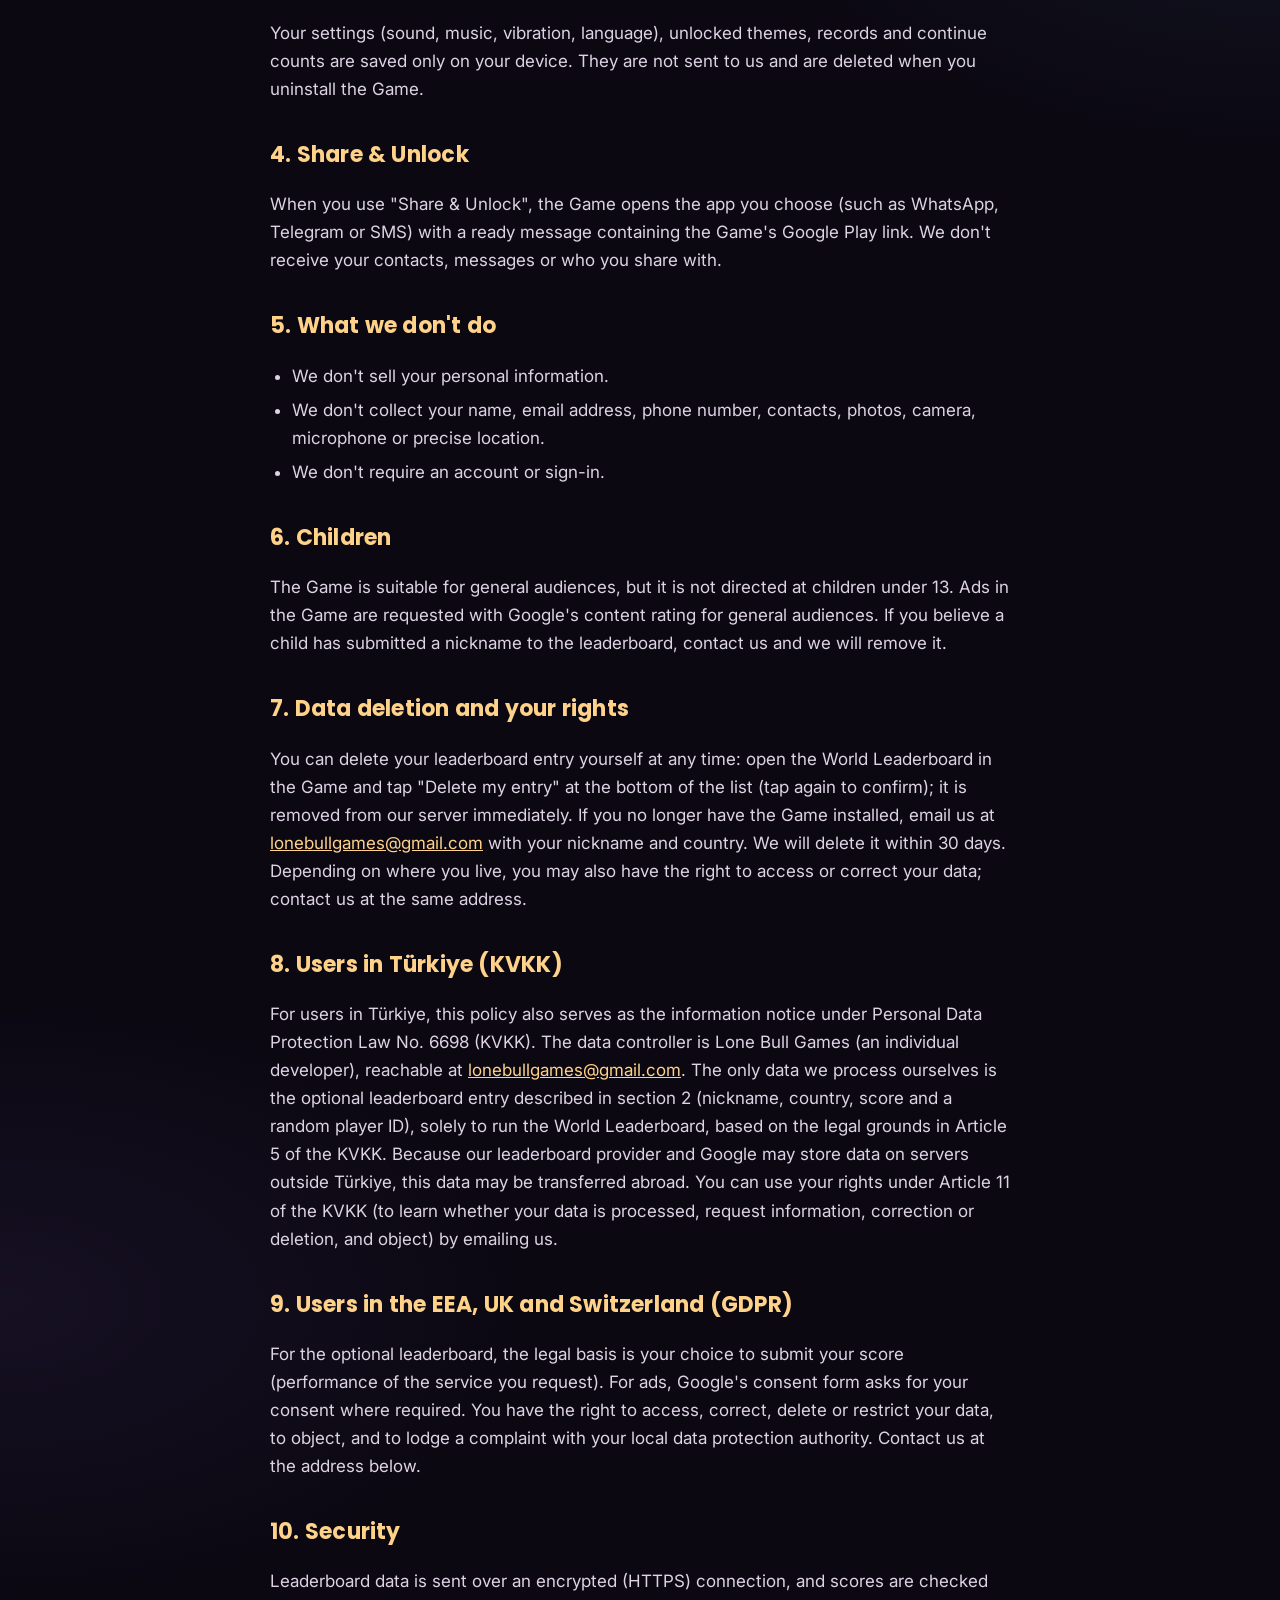
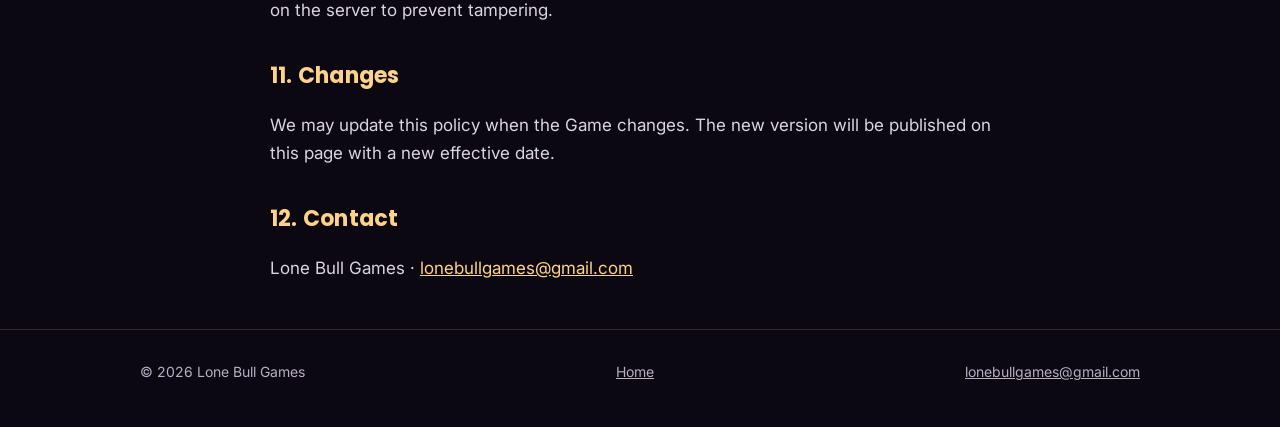
==== commit 499d2c40: "Add files via upload" ====
--- a/privacy.html
+++ b/privacy.html
@@ -72,7 +72,7 @@
   <p>The Game is suitable for general audiences, but it is not directed at children under 13. Ads in the Game are requested with Google's content rating for general audiences. If you believe a child has submitted a nickname to the leaderboard, contact us and we will remove it.</p>
 
   <h2>7. Data deletion and your rights</h2>
-  <p>To delete your leaderboard entry, email us at <a href="mailto:lonebullgames@gmail.com">lonebullgames@gmail.com</a> with your nickname and country. We will delete it within 30 days. Depending on where you live, you may also have the right to access or correct your data; contact us at the same address.</p>
+  <p>You can delete your leaderboard entry yourself at any time: open the World Leaderboard in the Game and tap "Delete my entry" at the bottom of the list (tap again to confirm); it is removed from our server immediately. If you no longer have the Game installed, email us at <a href="mailto:lonebullgames@gmail.com">lonebullgames@gmail.com</a> with your nickname and country. We will delete it within 30 days. Depending on where you live, you may also have the right to access or correct your data; contact us at the same address.</p>
 
   <h2>8. Users in Türkiye (KVKK)</h2>
   <p>For users in Türkiye, this policy also serves as the information notice under Personal Data Protection Law No. 6698 (KVKK). The data controller is Lone Bull Games (an individual developer), reachable at <a href="mailto:lonebullgames@gmail.com">lonebullgames@gmail.com</a>. The only data we process ourselves is the optional leaderboard entry described in section 2 (nickname, country, score and a random player ID), solely to run the World Leaderboard, based on the legal grounds in Article 5 of the KVKK. Because our leaderboard provider and Google may store data on servers outside Türkiye, this data may be transferred abroad. You can use your rights under Article 11 of the KVKK (to learn whether your data is processed, request information, correction or deletion, and object) by emailing us.</p>
@@ -137,7 +137,7 @@
   <p>Oyun genel izleyici kitlesine uygundur ancak 13 yaşından küçük çocuklara yönelik değildir. Oyundaki reklamlar, Google'ın genel izleyici içerik derecelendirmesiyle istenir. Bir çocuğun sıralamaya takma ad gönderdiğini düşünüyorsan bize yaz, kaldıralım.</p>
 
   <h2>7. Verilerin silinmesi ve hakların</h2>
-  <p>Sıralamadaki kaydını sildirmek için takma adını ve ülkeni <a href="mailto:lonebullgames@gmail.com">lonebullgames@gmail.com</a> adresine yaz; 30 gün içinde sileriz. Yaşadığın yere göre verilerine erişme ya da düzeltme hakkın da olabilir; bunun için de aynı adrese yazabilirsin.</p>
+  <p>Sıralamadaki kaydını istediğin an kendin silebilirsin: oyunda Dünya Sıralaması'nı aç, listenin altındaki "Kaydımı sıralamadan sil" yazısına dokun (onay için bir kez daha dokun); kaydın sunucumuzdan hemen silinir. Oyun artık telefonunda yüklü değilse takma adını ve ülkeni <a href="mailto:lonebullgames@gmail.com">lonebullgames@gmail.com</a> adresine yaz; 30 gün içinde sileriz. Yaşadığın yere göre verilerine erişme ya da düzeltme hakkın da olabilir; bunun için de aynı adrese yazabilirsin.</p>
 
   <h2>8. Türkiye'deki kullanıcılar için KVKK Aydınlatma Metni</h2>
   <p>Bu bölüm, 6698 sayılı Kişisel Verilerin Korunması Kanunu ("KVKK") kapsamında aydınlatma metni niteliğindedir. <b>Veri sorumlusu:</b> Lone Bull Games (bireysel geliştirici), iletişim: <a href="mailto:lonebullgames@gmail.com">lonebullgames@gmail.com</a>.</p>
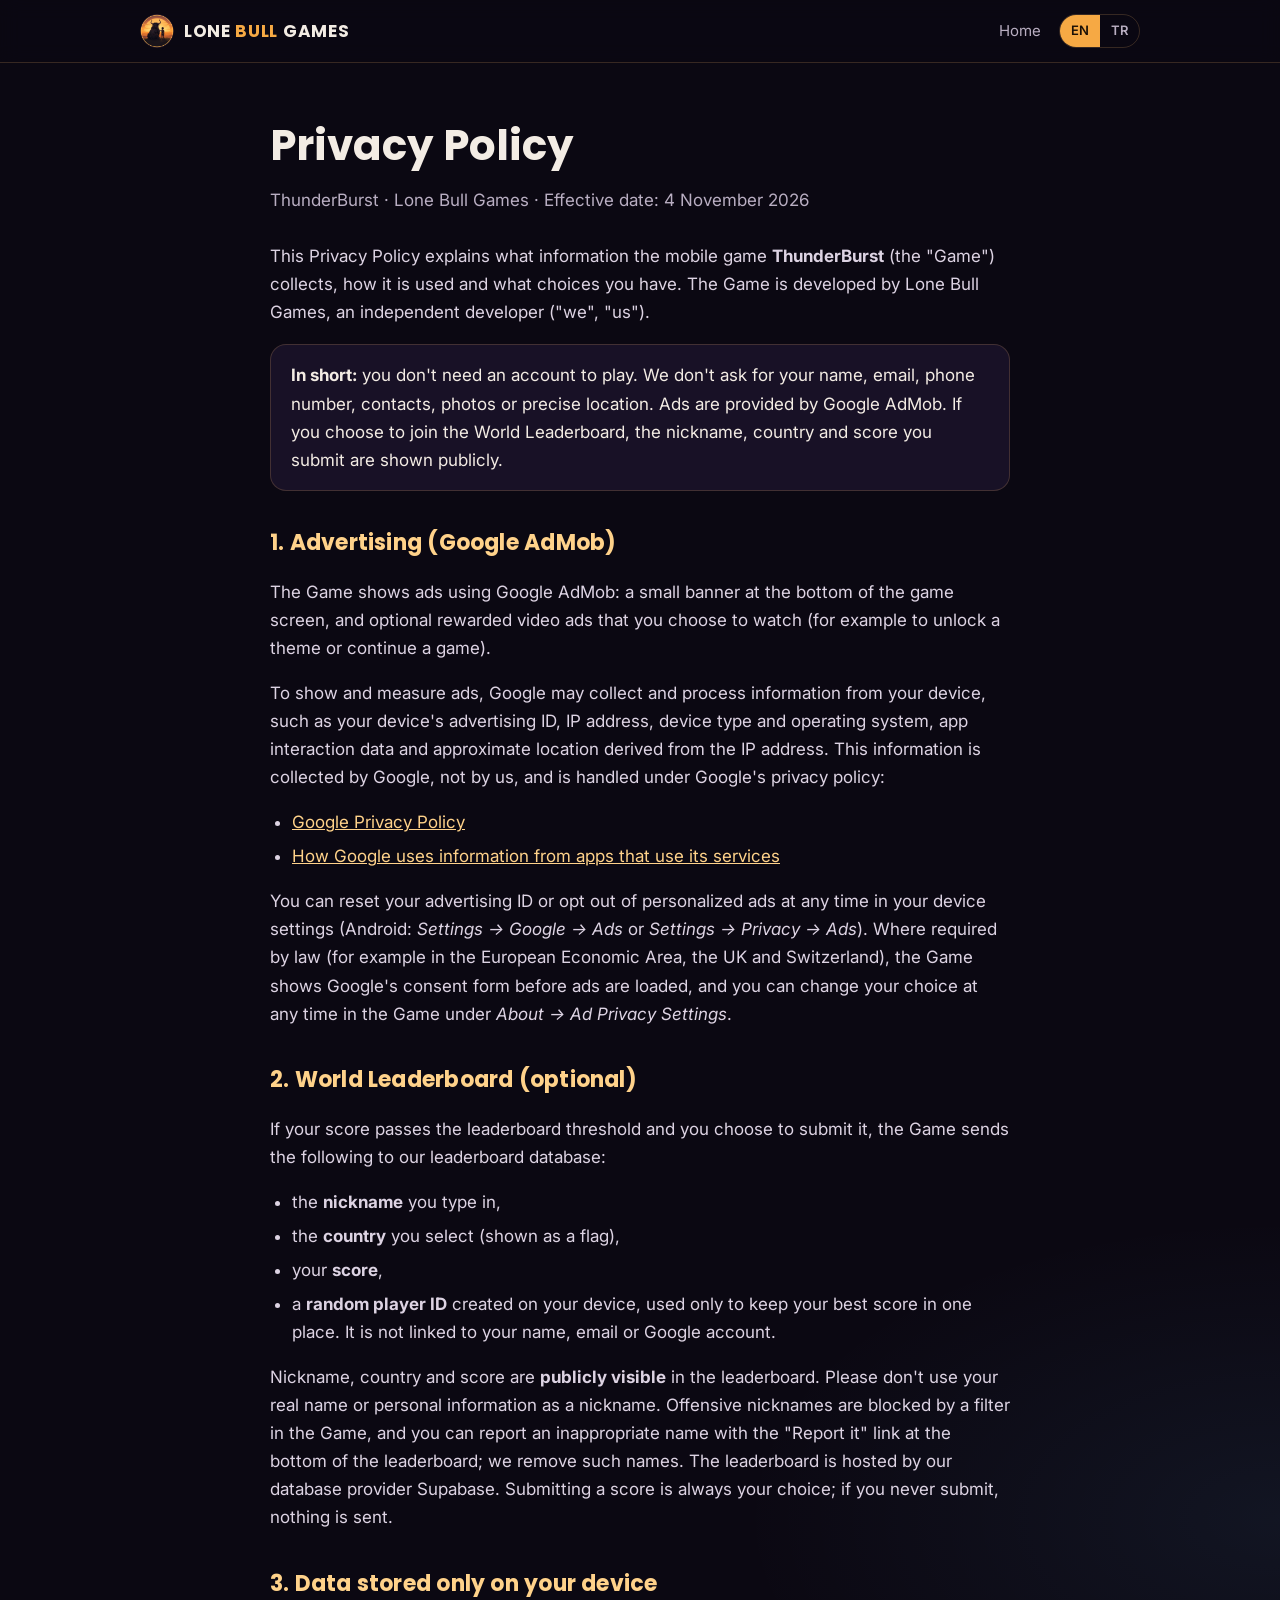
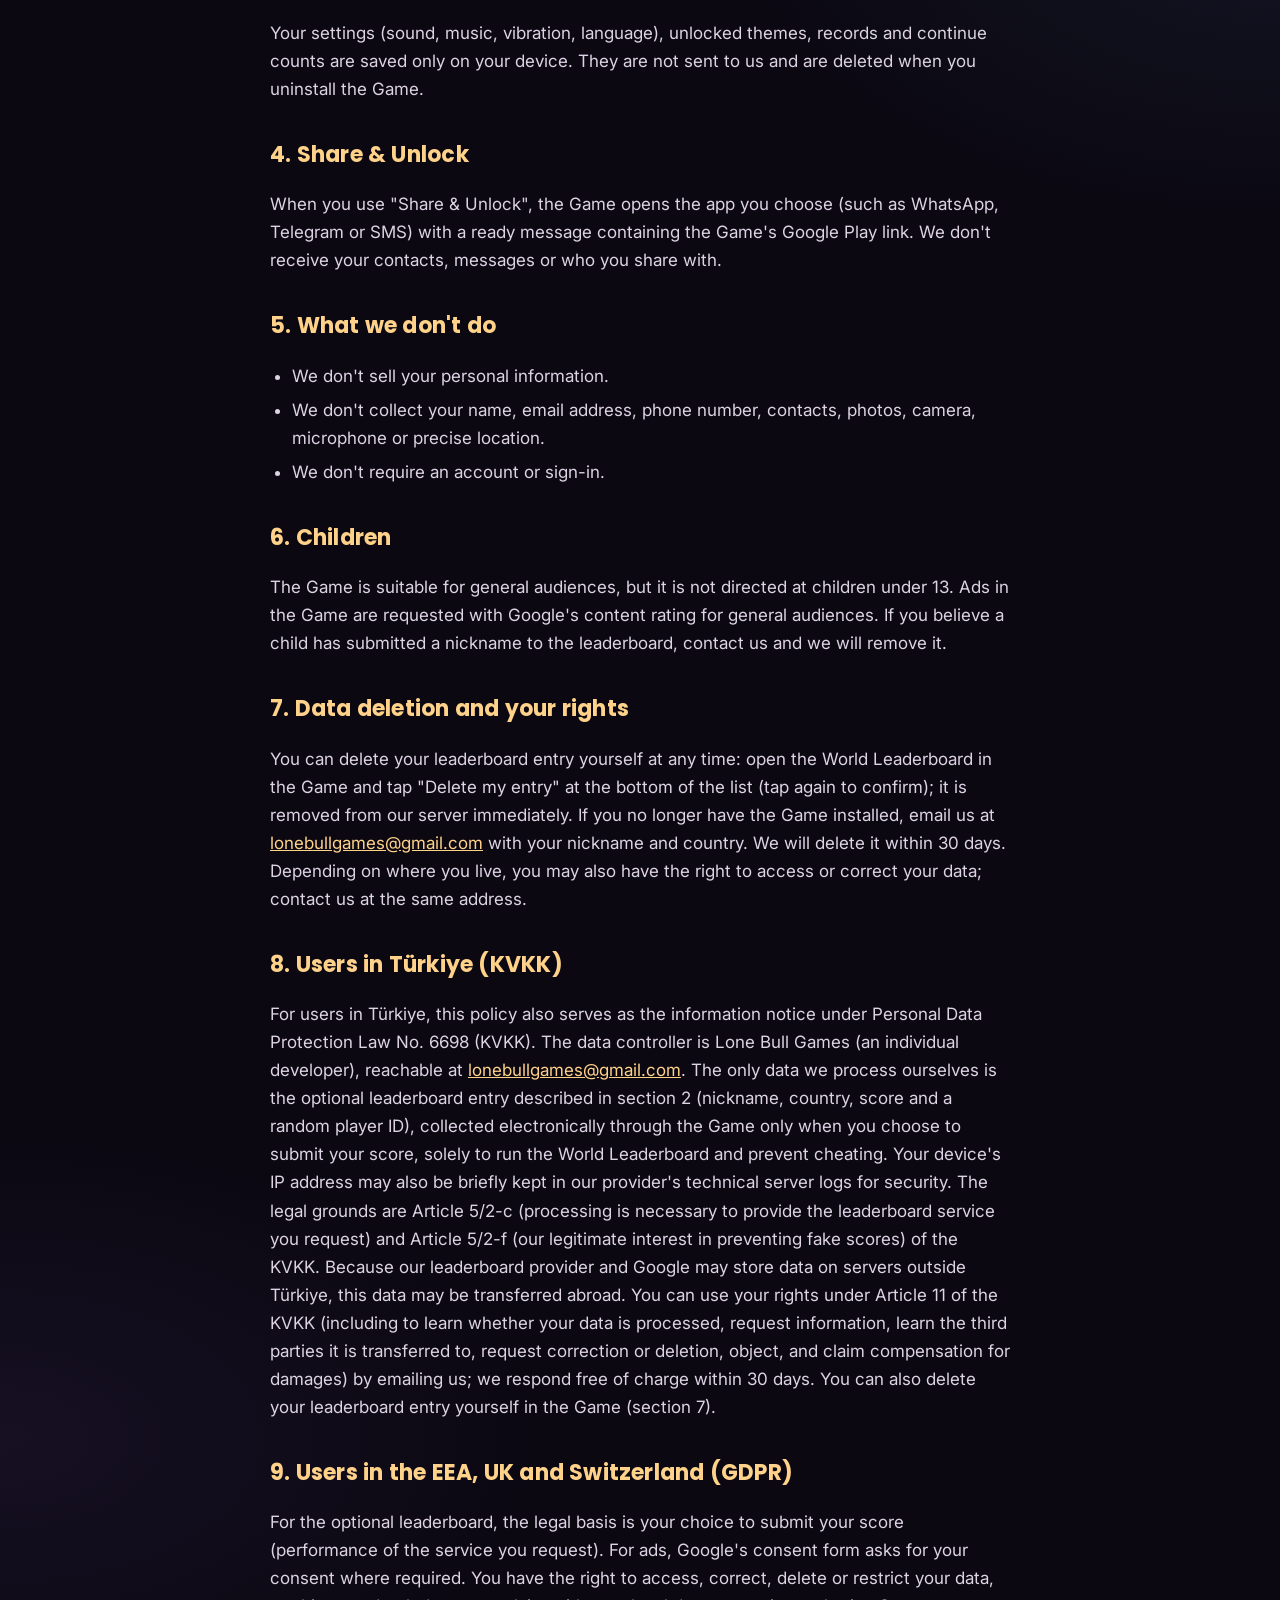
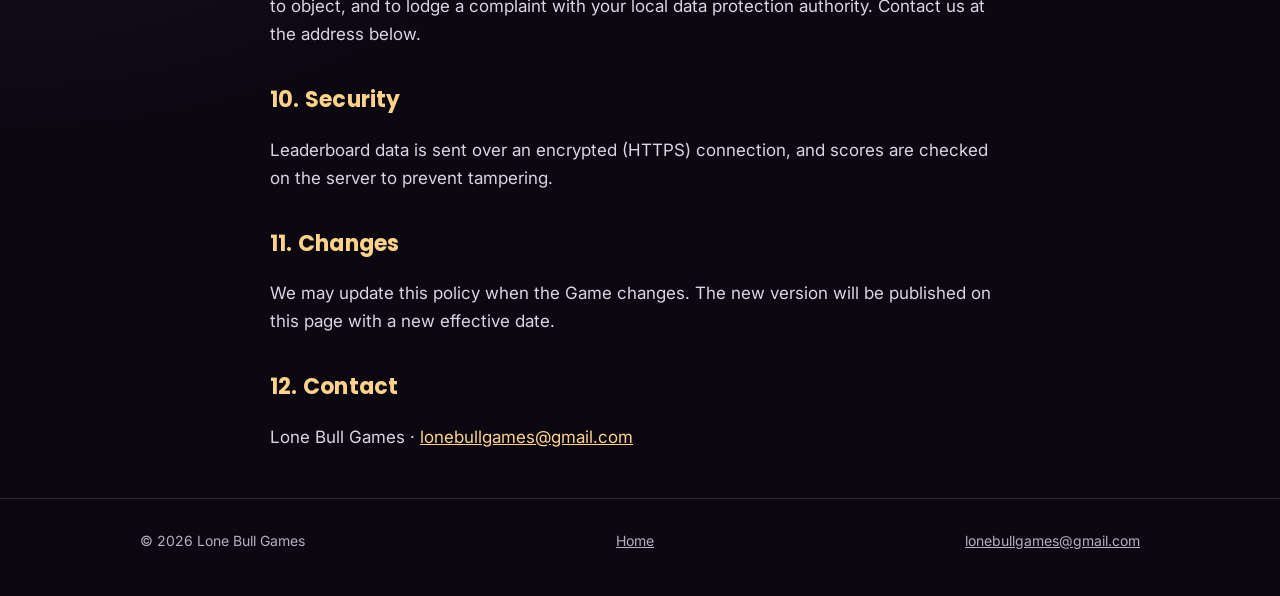
==== commit be3a1fd2: "Add files via upload" ====
--- a/privacy.html
+++ b/privacy.html
@@ -28,7 +28,7 @@
 <!-- ============================ ENGLISH ============================ -->
 <div data-dil="en">
   <h1>Privacy Policy</h1>
-  <p class="tarih">ThunderBurst · Lone Bull Games · Effective date: 31 October 2026</p>
+  <p class="tarih">ThunderBurst · Lone Bull Games · Effective date: 4 November 2026</p>
 
   <p>This Privacy Policy explains what information the mobile game <b>ThunderBurst</b> (the "Game") collects, how it is used and what choices you have. The Game is developed by Lone Bull Games, an independent developer ("we", "us").</p>
 
@@ -75,7 +75,7 @@
   <p>You can delete your leaderboard entry yourself at any time: open the World Leaderboard in the Game and tap "Delete my entry" at the bottom of the list (tap again to confirm); it is removed from our server immediately. If you no longer have the Game installed, email us at <a href="mailto:lonebullgames@gmail.com">lonebullgames@gmail.com</a> with your nickname and country. We will delete it within 30 days. Depending on where you live, you may also have the right to access or correct your data; contact us at the same address.</p>
 
   <h2>8. Users in Türkiye (KVKK)</h2>
-  <p>For users in Türkiye, this policy also serves as the information notice under Personal Data Protection Law No. 6698 (KVKK). The data controller is Lone Bull Games (an individual developer), reachable at <a href="mailto:lonebullgames@gmail.com">lonebullgames@gmail.com</a>. The only data we process ourselves is the optional leaderboard entry described in section 2 (nickname, country, score and a random player ID), solely to run the World Leaderboard, based on the legal grounds in Article 5 of the KVKK. Because our leaderboard provider and Google may store data on servers outside Türkiye, this data may be transferred abroad. You can use your rights under Article 11 of the KVKK (to learn whether your data is processed, request information, correction or deletion, and object) by emailing us.</p>
+  <p>For users in Türkiye, this policy also serves as the information notice under Personal Data Protection Law No. 6698 (KVKK). The data controller is Lone Bull Games (an individual developer), reachable at <a href="mailto:lonebullgames@gmail.com">lonebullgames@gmail.com</a>. The only data we process ourselves is the optional leaderboard entry described in section 2 (nickname, country, score and a random player ID), collected electronically through the Game only when you choose to submit your score, solely to run the World Leaderboard and prevent cheating. Your device's IP address may also be briefly kept in our provider's technical server logs for security. The legal grounds are Article 5/2-c (processing is necessary to provide the leaderboard service you request) and Article 5/2-f (our legitimate interest in preventing fake scores) of the KVKK. Because our leaderboard provider and Google may store data on servers outside Türkiye, this data may be transferred abroad. You can use your rights under Article 11 of the KVKK (including to learn whether your data is processed, request information, learn the third parties it is transferred to, request correction or deletion, object, and claim compensation for damages) by emailing us; we respond free of charge within 30 days. You can also delete your leaderboard entry yourself in the Game (section 7).</p>
 
   <h2>9. Users in the EEA, UK and Switzerland (GDPR)</h2>
   <p>For the optional leaderboard, the legal basis is your choice to submit your score (performance of the service you request). For ads, Google's consent form asks for your consent where required. You have the right to access, correct, delete or restrict your data, to object, and to lodge a complaint with your local data protection authority. Contact us at the address below.</p>
@@ -93,7 +93,7 @@
 <!-- ============================ TÜRKÇE ============================ -->
 <div data-dil="tr">
   <h1>Gizlilik Politikası</h1>
-  <p class="tarih">ThunderBurst · Lone Bull Games · Yürürlük tarihi: 31 Ekim 2026</p>
+  <p class="tarih">ThunderBurst · Lone Bull Games · Yürürlük tarihi: 4 Kasım 2026</p>
 
   <p>Bu Gizlilik Politikası, <b>ThunderBurst</b> adlı mobil oyunun ("Oyun") hangi bilgileri topladığını, bunların nasıl kullanıldığını ve senin hangi seçeneklere sahip olduğunu açıklar. Oyun, bağımsız geliştirici Lone Bull Games ("biz") tarafından geliştirilmiştir.</p>
 
@@ -142,11 +142,12 @@
   <h2>8. Türkiye'deki kullanıcılar için KVKK Aydınlatma Metni</h2>
   <p>Bu bölüm, 6698 sayılı Kişisel Verilerin Korunması Kanunu ("KVKK") kapsamında aydınlatma metni niteliğindedir. <b>Veri sorumlusu:</b> Lone Bull Games (bireysel geliştirici), iletişim: <a href="mailto:lonebullgames@gmail.com">lonebullgames@gmail.com</a>.</p>
   <ul>
-    <li><b>İşlenen veriler:</b> Sadece isteğe bağlı Dünya Sıralaması'na gönderdiğin takma ad, ülke, skor ve cihazında oluşturulan rastgele oyuncu kimliği (2. bölüm). Adını, e-postanı, telefonunu ya da kimlik bilgilerini işlemiyoruz.</li>
+    <li><b>İşlenen veriler:</b> Sadece isteğe bağlı Dünya Sıralaması'na gönderdiğin takma ad, ülke, skor ve cihazında oluşturulan rastgele oyuncu kimliği (2. bölüm). Skor gönderirken cihazının IP adresi, sunucu güvenliği için hizmet sağlayıcımızın teknik kayıtlarında kısa süreliğine tutulabilir. Adını, e-postanı, telefonunu ya da kimlik bilgilerini işlemiyoruz.</li>
+    <li><b>Toplama yöntemi:</b> Bu veriler, skorunu sıralamaya göndermeyi seçtiğinde oyun içinden elektronik ortamda, otomatik olarak toplanır.</li>
     <li><b>Amaç:</b> Dünya Sıralaması'nın işletilmesi ve hileli skorların önlenmesi.</li>
-    <li><b>Hukuki sebep:</b> KVKK'nın 5. maddesinde belirtilen hukuki sebepler; skoru göndermek tamamen senin tercihindir.</li>
+    <li><b>Hukuki sebep:</b> KVKK'nın 5/2-c maddesi (talep ettiğin sıralama hizmetinin sunulması için verinin işlenmesinin gerekli olması) ve 5/2-f maddesi (hileli skorların önlenmesindeki meşru menfaatimiz). Skoru göndermek tamamen senin tercihindir.</li>
     <li><b>Aktarım:</b> Sıralama verileri hizmet sağlayıcımız Supabase'in, reklam verileri ise Google'ın sunucularında tutulur. Bu sunucular Türkiye dışında olabileceğinden veriler yurt dışına aktarılabilir.</li>
-    <li><b>Hakların:</b> KVKK'nın 11. maddesi uyarınca verilerinin işlenip işlenmediğini öğrenme, bilgi isteme, düzeltilmesini veya silinmesini isteme ve itiraz etme hakların vardır. Başvurularını yukarıdaki e-posta adresine gönderebilirsin.</li>
+    <li><b>Hakların:</b> KVKK'nın 11. maddesi uyarınca; verilerinin işlenip işlenmediğini öğrenme, işlenmişse bilgi isteme, işlenme amacını ve amacına uygun kullanılıp kullanılmadığını öğrenme, yurt içinde veya yurt dışında aktarıldığı üçüncü kişileri bilme, eksik veya yanlış işlenmişse düzeltilmesini isteme, silinmesini veya yok edilmesini isteme, bu işlemlerin aktarıldığı üçüncü kişilere bildirilmesini isteme, münhasıran otomatik sistemlerle analiz edilmesi sonucu aleyhine bir sonuç çıkmasına itiraz etme ve kanuna aykırı işleme sebebiyle zarara uğrarsan zararın giderilmesini talep etme hakların vardır. Sıralama kaydını oyunda kendin de silebilirsin (7. bölüm). Diğer başvurularını yukarıdaki e-posta adresine gönderebilirsin; en geç 30 gün içinde ücretsiz yanıtlarız.</li>
   </ul>
 
   <h2>9. Avrupa Ekonomik Alanı, Birleşik Krallık ve İsviçre'deki kullanıcılar (GDPR)</h2>
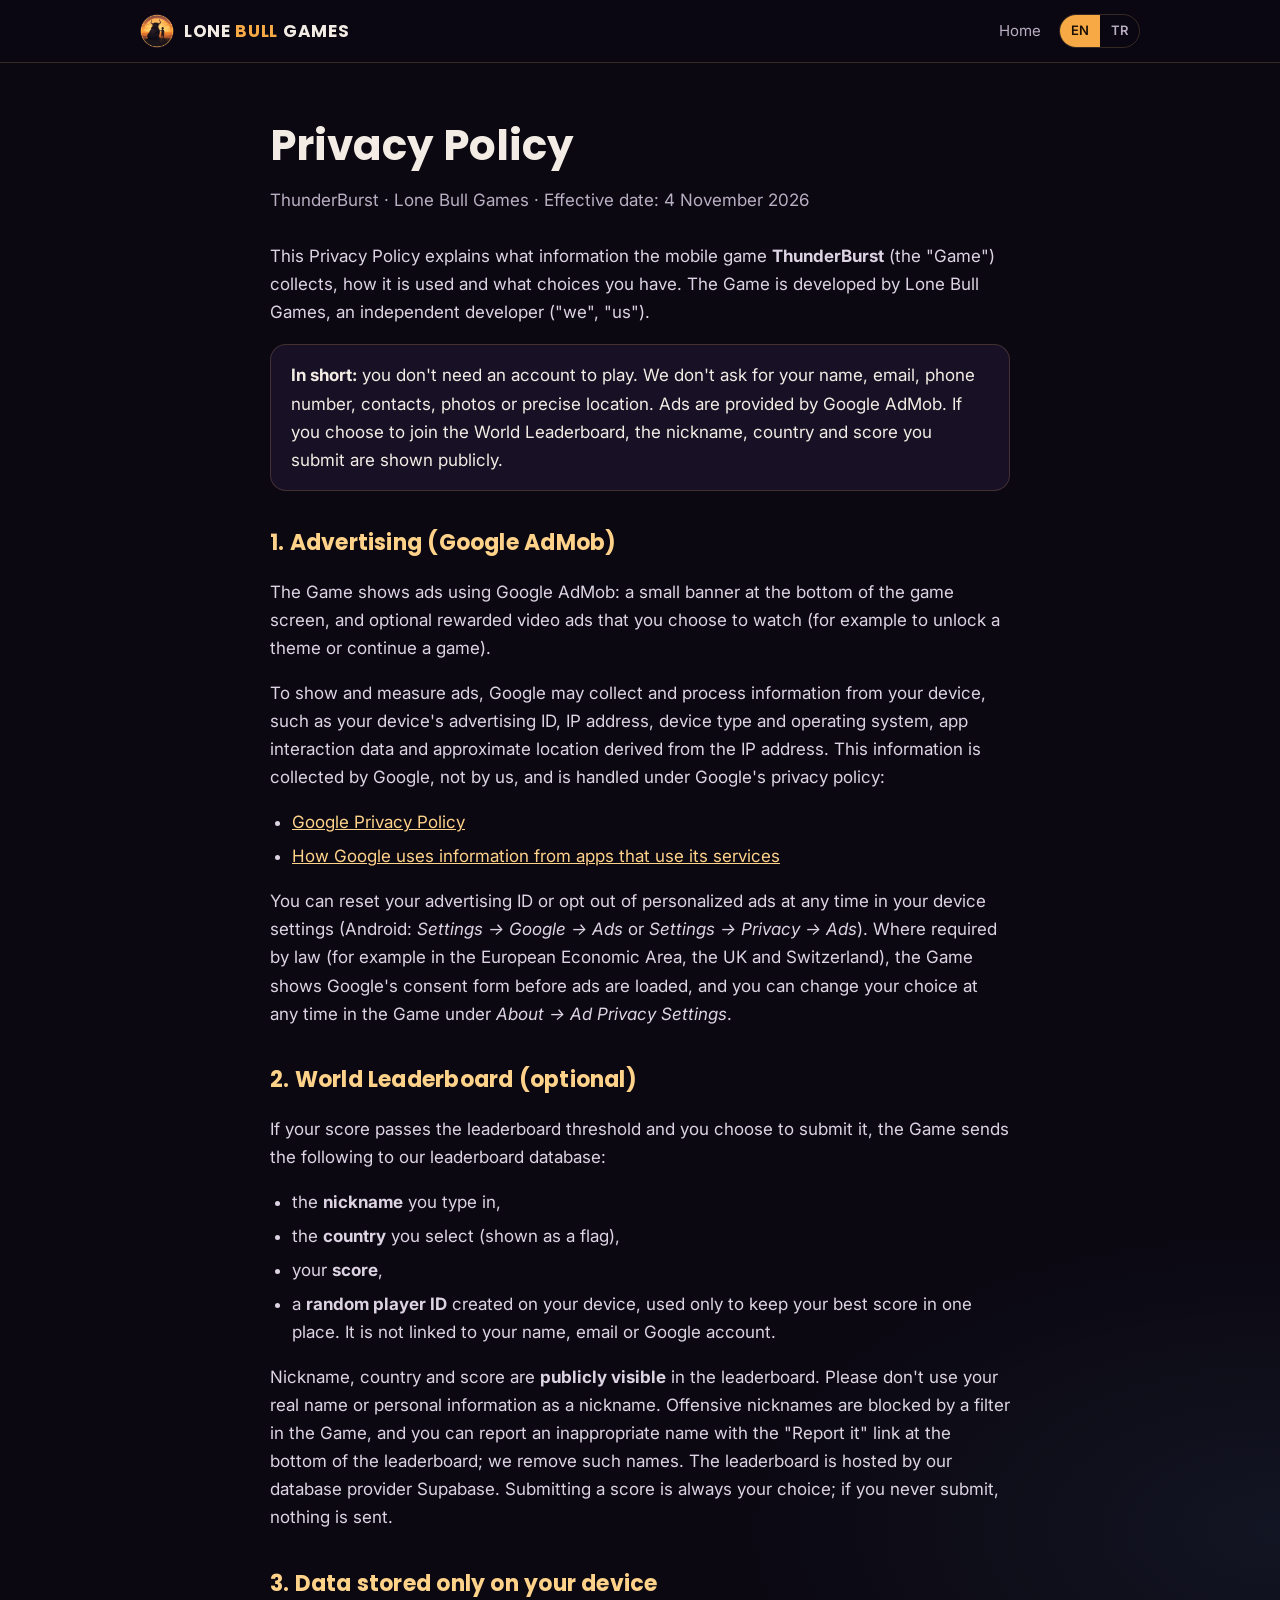
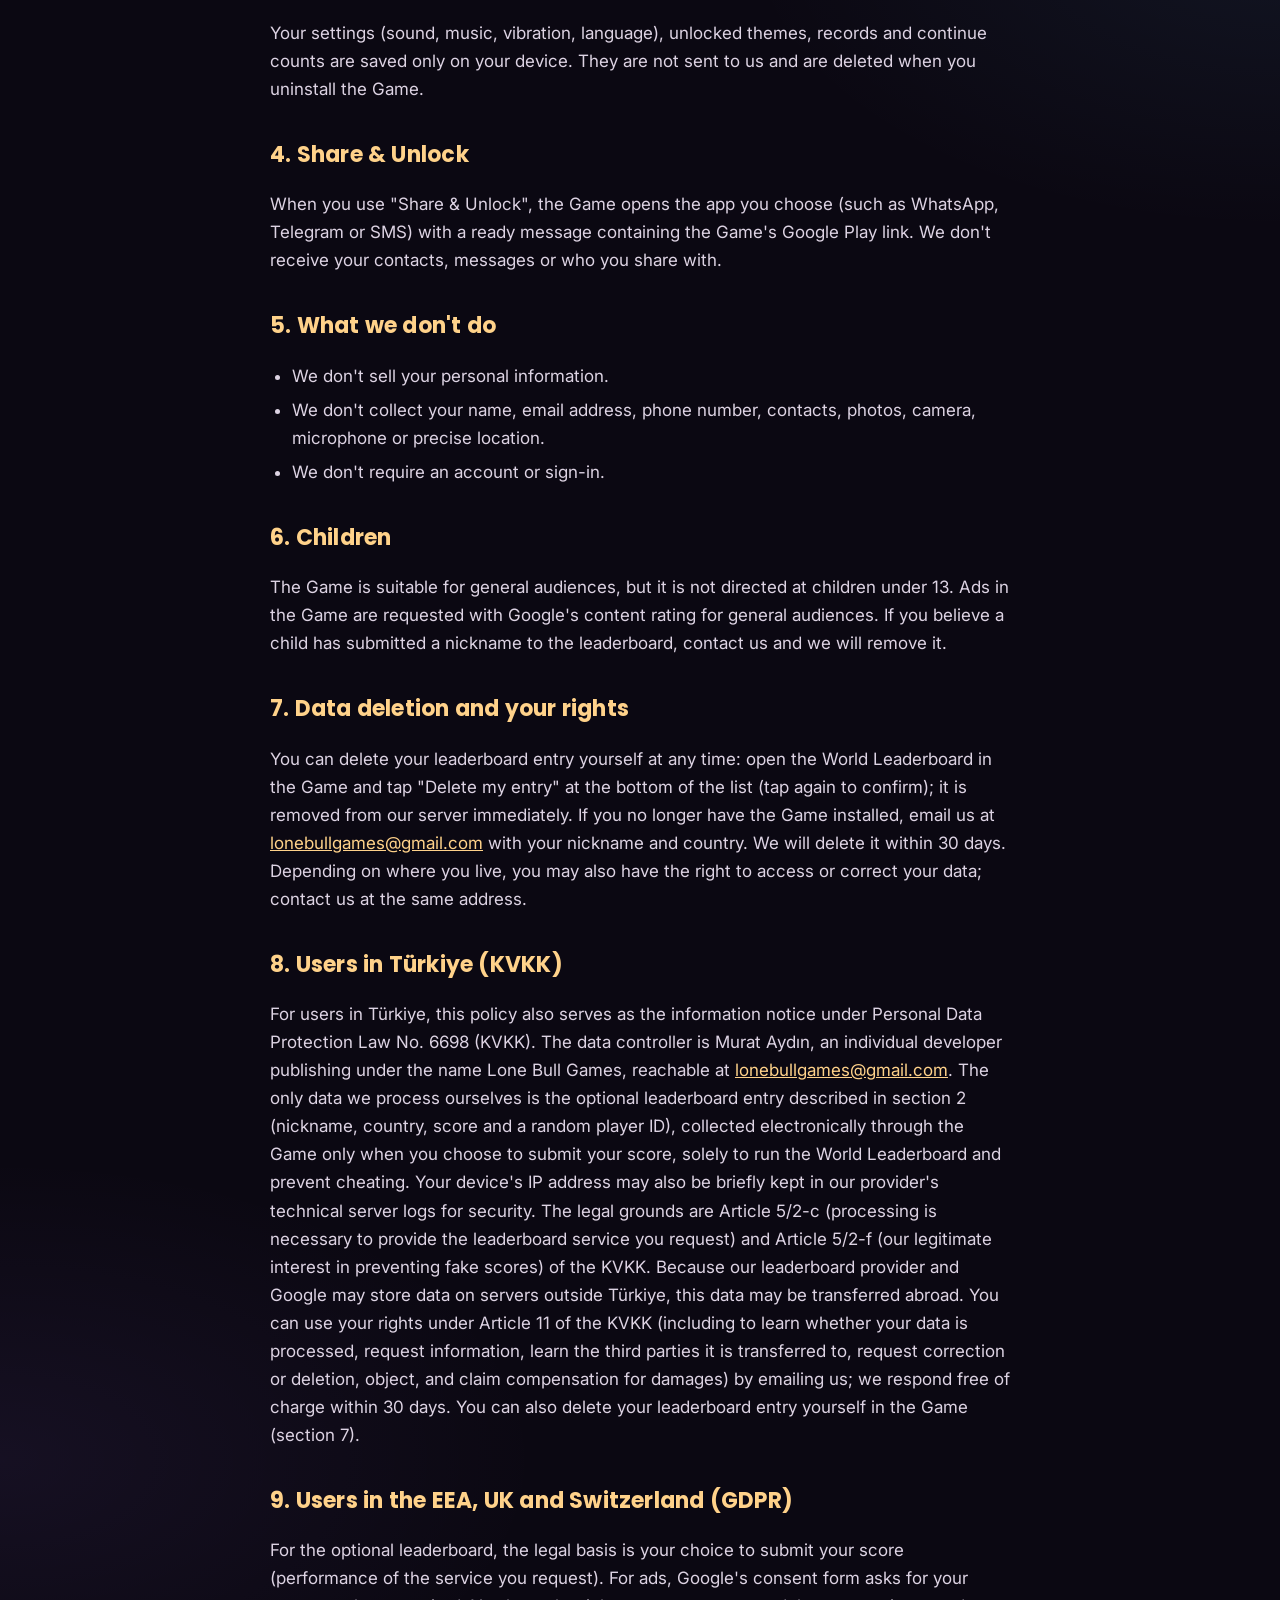
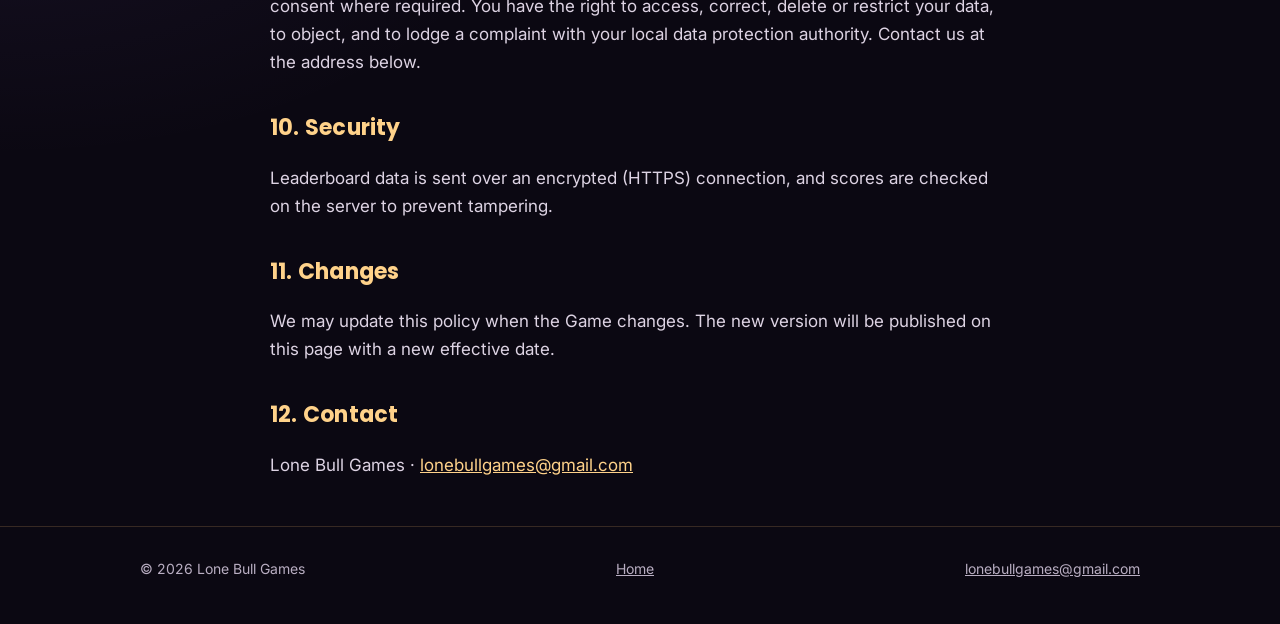
==== commit a9fe9a28: "Add files via upload" ====
--- a/privacy.html
+++ b/privacy.html
@@ -75,7 +75,7 @@
   <p>You can delete your leaderboard entry yourself at any time: open the World Leaderboard in the Game and tap "Delete my entry" at the bottom of the list (tap again to confirm); it is removed from our server immediately. If you no longer have the Game installed, email us at <a href="mailto:lonebullgames@gmail.com">lonebullgames@gmail.com</a> with your nickname and country. We will delete it within 30 days. Depending on where you live, you may also have the right to access or correct your data; contact us at the same address.</p>
 
   <h2>8. Users in Türkiye (KVKK)</h2>
-  <p>For users in Türkiye, this policy also serves as the information notice under Personal Data Protection Law No. 6698 (KVKK). The data controller is Lone Bull Games (an individual developer), reachable at <a href="mailto:lonebullgames@gmail.com">lonebullgames@gmail.com</a>. The only data we process ourselves is the optional leaderboard entry described in section 2 (nickname, country, score and a random player ID), collected electronically through the Game only when you choose to submit your score, solely to run the World Leaderboard and prevent cheating. Your device's IP address may also be briefly kept in our provider's technical server logs for security. The legal grounds are Article 5/2-c (processing is necessary to provide the leaderboard service you request) and Article 5/2-f (our legitimate interest in preventing fake scores) of the KVKK. Because our leaderboard provider and Google may store data on servers outside Türkiye, this data may be transferred abroad. You can use your rights under Article 11 of the KVKK (including to learn whether your data is processed, request information, learn the third parties it is transferred to, request correction or deletion, object, and claim compensation for damages) by emailing us; we respond free of charge within 30 days. You can also delete your leaderboard entry yourself in the Game (section 7).</p>
+  <p>For users in Türkiye, this policy also serves as the information notice under Personal Data Protection Law No. 6698 (KVKK). The data controller is Murat Aydın, an individual developer publishing under the name Lone Bull Games, reachable at <a href="mailto:lonebullgames@gmail.com">lonebullgames@gmail.com</a>. The only data we process ourselves is the optional leaderboard entry described in section 2 (nickname, country, score and a random player ID), collected electronically through the Game only when you choose to submit your score, solely to run the World Leaderboard and prevent cheating. Your device's IP address may also be briefly kept in our provider's technical server logs for security. The legal grounds are Article 5/2-c (processing is necessary to provide the leaderboard service you request) and Article 5/2-f (our legitimate interest in preventing fake scores) of the KVKK. Because our leaderboard provider and Google may store data on servers outside Türkiye, this data may be transferred abroad. You can use your rights under Article 11 of the KVKK (including to learn whether your data is processed, request information, learn the third parties it is transferred to, request correction or deletion, object, and claim compensation for damages) by emailing us; we respond free of charge within 30 days. You can also delete your leaderboard entry yourself in the Game (section 7).</p>
 
   <h2>9. Users in the EEA, UK and Switzerland (GDPR)</h2>
   <p>For the optional leaderboard, the legal basis is your choice to submit your score (performance of the service you request). For ads, Google's consent form asks for your consent where required. You have the right to access, correct, delete or restrict your data, to object, and to lodge a complaint with your local data protection authority. Contact us at the address below.</p>
@@ -140,7 +140,7 @@
   <p>Sıralamadaki kaydını istediğin an kendin silebilirsin: oyunda Dünya Sıralaması'nı aç, listenin altındaki "Kaydımı sıralamadan sil" yazısına dokun (onay için bir kez daha dokun); kaydın sunucumuzdan hemen silinir. Oyun artık telefonunda yüklü değilse takma adını ve ülkeni <a href="mailto:lonebullgames@gmail.com">lonebullgames@gmail.com</a> adresine yaz; 30 gün içinde sileriz. Yaşadığın yere göre verilerine erişme ya da düzeltme hakkın da olabilir; bunun için de aynı adrese yazabilirsin.</p>
 
   <h2>8. Türkiye'deki kullanıcılar için KVKK Aydınlatma Metni</h2>
-  <p>Bu bölüm, 6698 sayılı Kişisel Verilerin Korunması Kanunu ("KVKK") kapsamında aydınlatma metni niteliğindedir. <b>Veri sorumlusu:</b> Lone Bull Games (bireysel geliştirici), iletişim: <a href="mailto:lonebullgames@gmail.com">lonebullgames@gmail.com</a>.</p>
+  <p>Bu bölüm, 6698 sayılı Kişisel Verilerin Korunması Kanunu ("KVKK") kapsamında aydınlatma metni niteliğindedir. <b>Veri sorumlusu:</b> Murat Aydın (Lone Bull Games adıyla oyun yayınlayan bireysel geliştirici), iletişim: <a href="mailto:lonebullgames@gmail.com">lonebullgames@gmail.com</a>.</p>
   <ul>
     <li><b>İşlenen veriler:</b> Sadece isteğe bağlı Dünya Sıralaması'na gönderdiğin takma ad, ülke, skor ve cihazında oluşturulan rastgele oyuncu kimliği (2. bölüm). Skor gönderirken cihazının IP adresi, sunucu güvenliği için hizmet sağlayıcımızın teknik kayıtlarında kısa süreliğine tutulabilir. Adını, e-postanı, telefonunu ya da kimlik bilgilerini işlemiyoruz.</li>
     <li><b>Toplama yöntemi:</b> Bu veriler, skorunu sıralamaya göndermeyi seçtiğinde oyun içinden elektronik ortamda, otomatik olarak toplanır.</li>
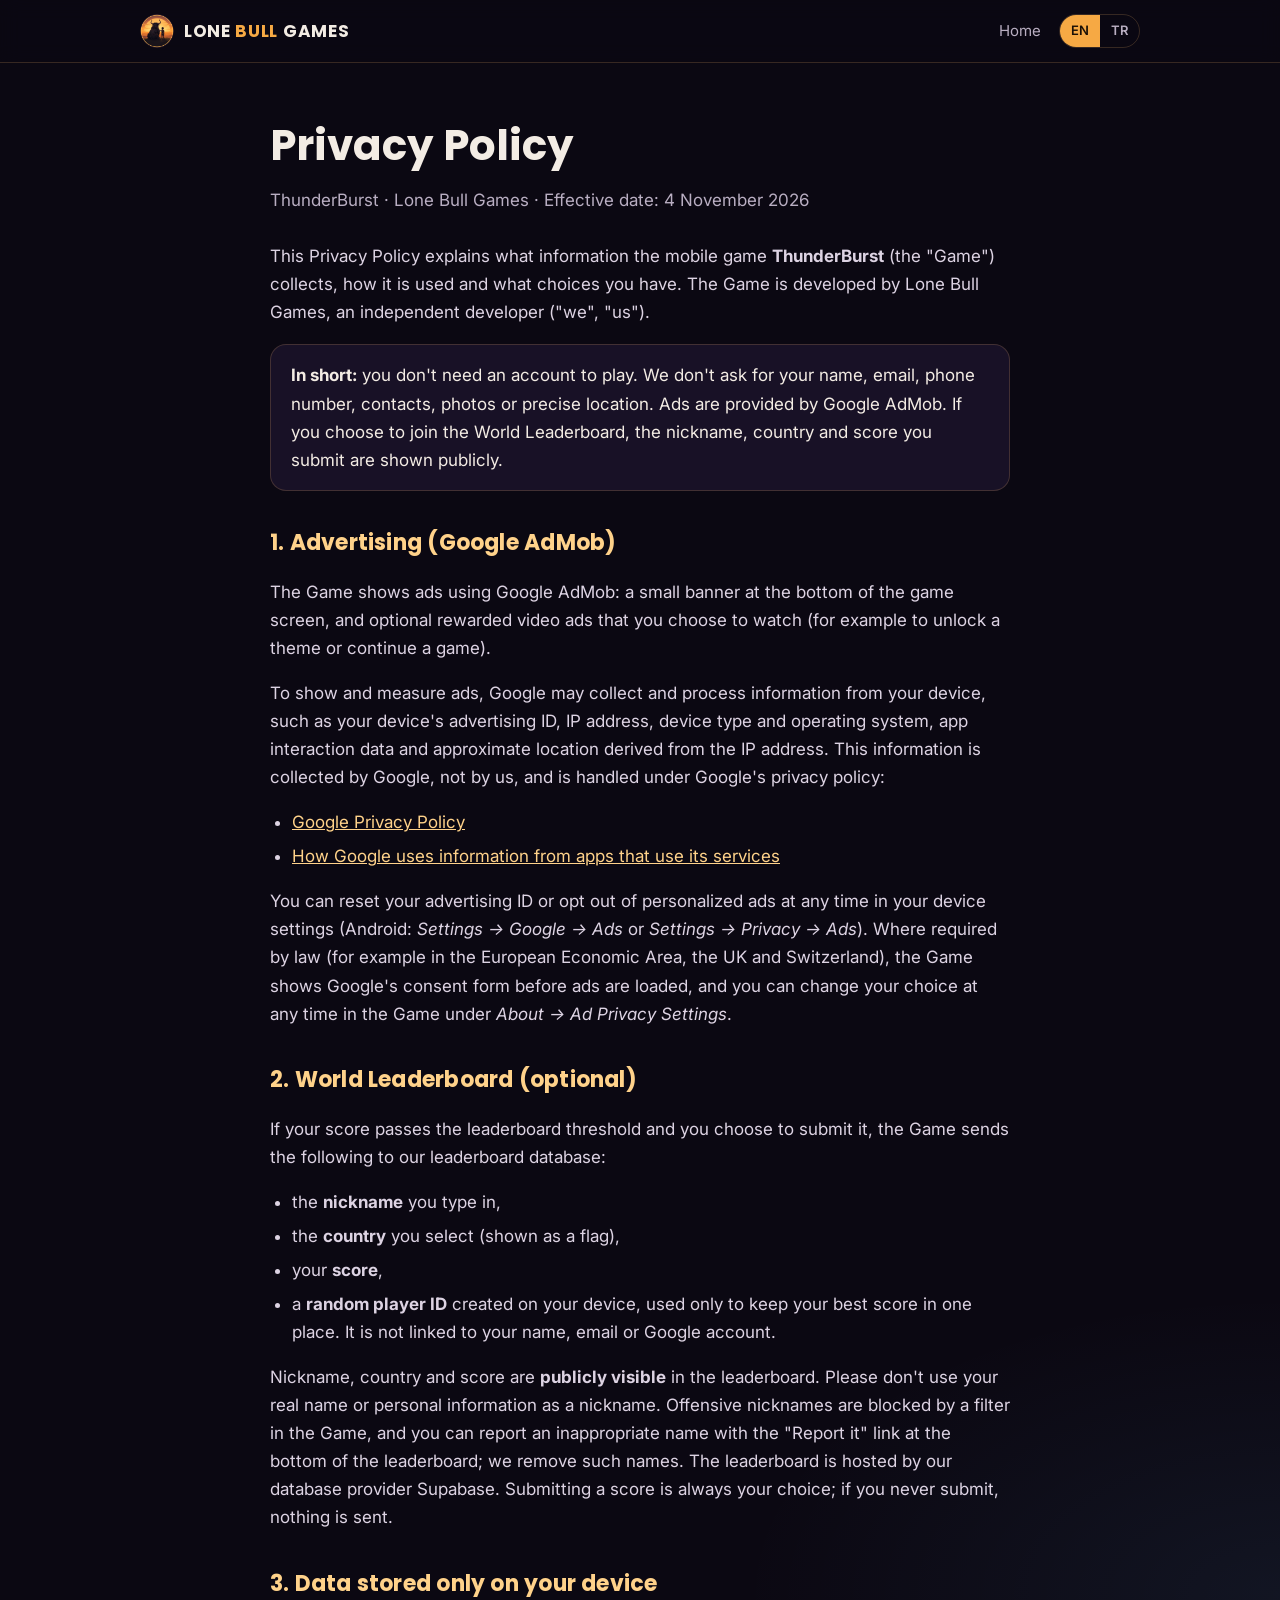
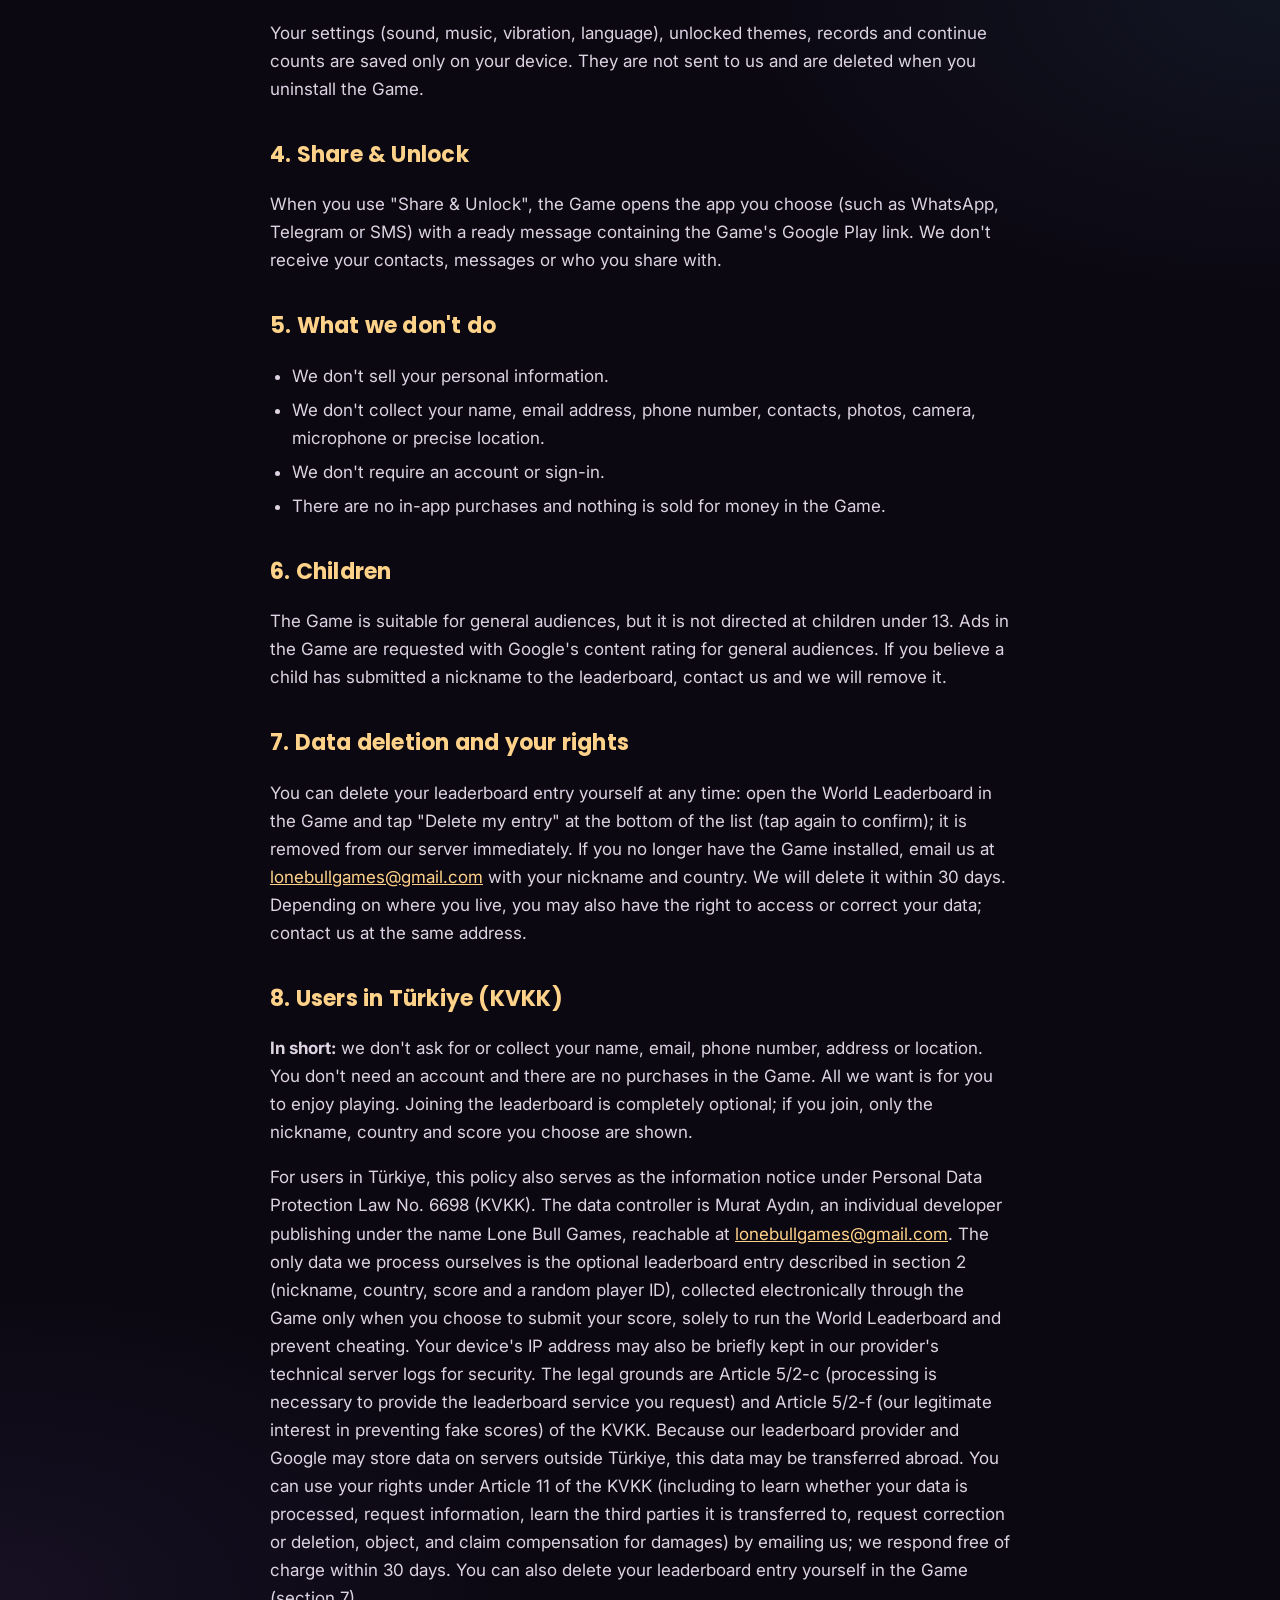
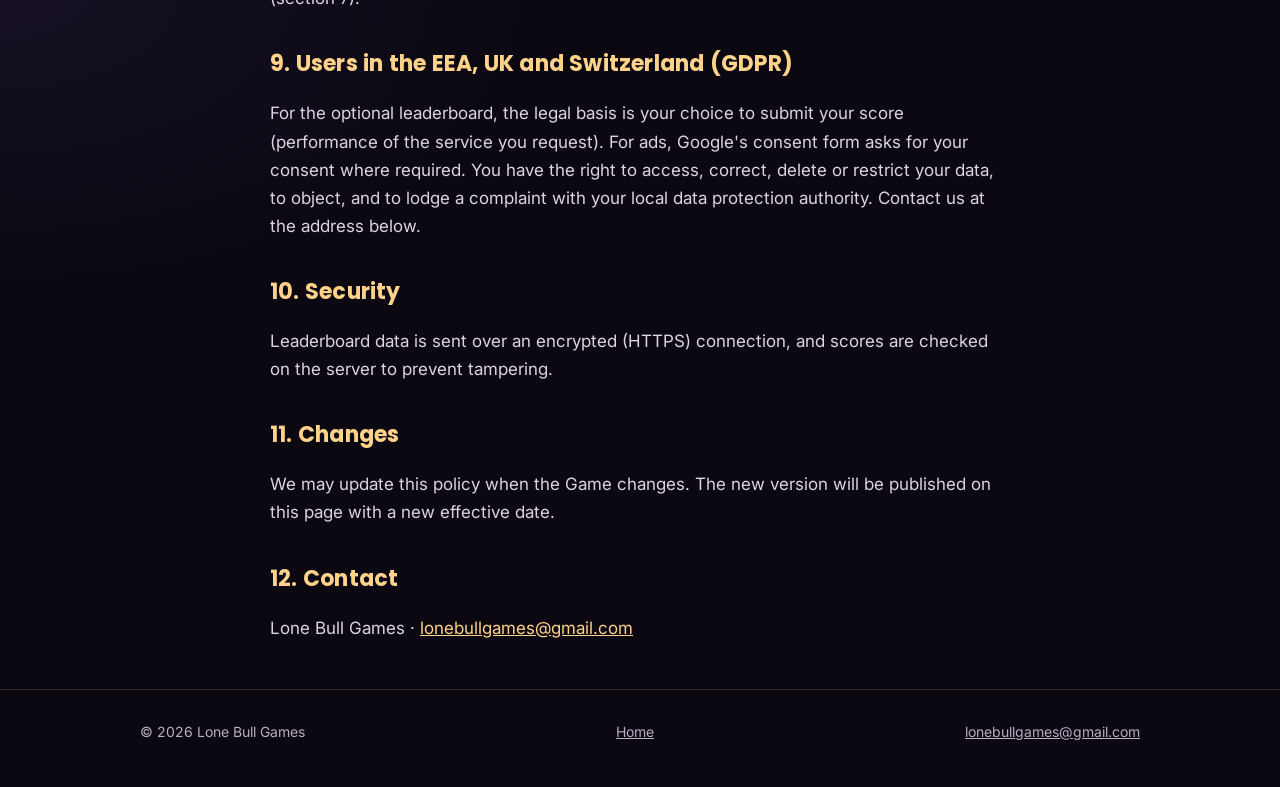
==== commit 6f8f7f28: "Add files via upload" ====
--- a/privacy.html
+++ b/privacy.html
@@ -66,6 +66,7 @@
     <li>We don't sell your personal information.</li>
     <li>We don't collect your name, email address, phone number, contacts, photos, camera, microphone or precise location.</li>
     <li>We don't require an account or sign-in.</li>
+    <li>There are no in-app purchases and nothing is sold for money in the Game.</li>
   </ul>
 
   <h2>6. Children</h2>
@@ -75,6 +76,7 @@
   <p>You can delete your leaderboard entry yourself at any time: open the World Leaderboard in the Game and tap "Delete my entry" at the bottom of the list (tap again to confirm); it is removed from our server immediately. If you no longer have the Game installed, email us at <a href="mailto:lonebullgames@gmail.com">lonebullgames@gmail.com</a> with your nickname and country. We will delete it within 30 days. Depending on where you live, you may also have the right to access or correct your data; contact us at the same address.</p>
 
   <h2>8. Users in Türkiye (KVKK)</h2>
+  <p><b>In short:</b> we don't ask for or collect your name, email, phone number, address or location. You don't need an account and there are no purchases in the Game. All we want is for you to enjoy playing. Joining the leaderboard is completely optional; if you join, only the nickname, country and score you choose are shown.</p>
   <p>For users in Türkiye, this policy also serves as the information notice under Personal Data Protection Law No. 6698 (KVKK). The data controller is Murat Aydın, an individual developer publishing under the name Lone Bull Games, reachable at <a href="mailto:lonebullgames@gmail.com">lonebullgames@gmail.com</a>. The only data we process ourselves is the optional leaderboard entry described in section 2 (nickname, country, score and a random player ID), collected electronically through the Game only when you choose to submit your score, solely to run the World Leaderboard and prevent cheating. Your device's IP address may also be briefly kept in our provider's technical server logs for security. The legal grounds are Article 5/2-c (processing is necessary to provide the leaderboard service you request) and Article 5/2-f (our legitimate interest in preventing fake scores) of the KVKK. Because our leaderboard provider and Google may store data on servers outside Türkiye, this data may be transferred abroad. You can use your rights under Article 11 of the KVKK (including to learn whether your data is processed, request information, learn the third parties it is transferred to, request correction or deletion, object, and claim compensation for damages) by emailing us; we respond free of charge within 30 days. You can also delete your leaderboard entry yourself in the Game (section 7).</p>
 
   <h2>9. Users in the EEA, UK and Switzerland (GDPR)</h2>
@@ -131,6 +133,7 @@
     <li>Kişisel bilgilerini satmayız.</li>
     <li>Adını, e-posta adresini, telefon numaranı, rehberini, fotoğraflarını, kameranı, mikrofonunu ya da tam konumunu toplamayız.</li>
     <li>Hesap açmanı ya da giriş yapmanı istemeyiz.</li>
+    <li>Oyunda uygulama içi satın alma yok; parayla satılan hiçbir şey yok.</li>
   </ul>
 
   <h2>6. Çocuklar</h2>
@@ -141,6 +144,7 @@
 
   <h2>8. Türkiye'deki kullanıcılar için KVKK Aydınlatma Metni</h2>
   <p>Bu bölüm, 6698 sayılı Kişisel Verilerin Korunması Kanunu ("KVKK") kapsamında aydınlatma metni niteliğindedir. <b>Veri sorumlusu:</b> Murat Aydın (Lone Bull Games adıyla oyun yayınlayan bireysel geliştirici), iletişim: <a href="mailto:lonebullgames@gmail.com">lonebullgames@gmail.com</a>.</p>
+  <p><b>Kısaca:</b> Senden adını, e-postanı, telefon numaranı, adresini ya da konumunu istemiyoruz ve toplamıyoruz. Hesap açmana gerek yok, oyunda satın alma da yok. Tek isteğimiz oyunu keyifle oynaman. Sıralamaya katılmak tamamen isteğe bağlı; katılırsan sadece kendi seçtiğin takma ad, ülke ve skorun görünür.</p>
   <ul>
     <li><b>İşlenen veriler:</b> Sadece isteğe bağlı Dünya Sıralaması'na gönderdiğin takma ad, ülke, skor ve cihazında oluşturulan rastgele oyuncu kimliği (2. bölüm). Skor gönderirken cihazının IP adresi, sunucu güvenliği için hizmet sağlayıcımızın teknik kayıtlarında kısa süreliğine tutulabilir. Adını, e-postanı, telefonunu ya da kimlik bilgilerini işlemiyoruz.</li>
     <li><b>Toplama yöntemi:</b> Bu veriler, skorunu sıralamaya göndermeyi seçtiğinde oyun içinden elektronik ortamda, otomatik olarak toplanır.</li>
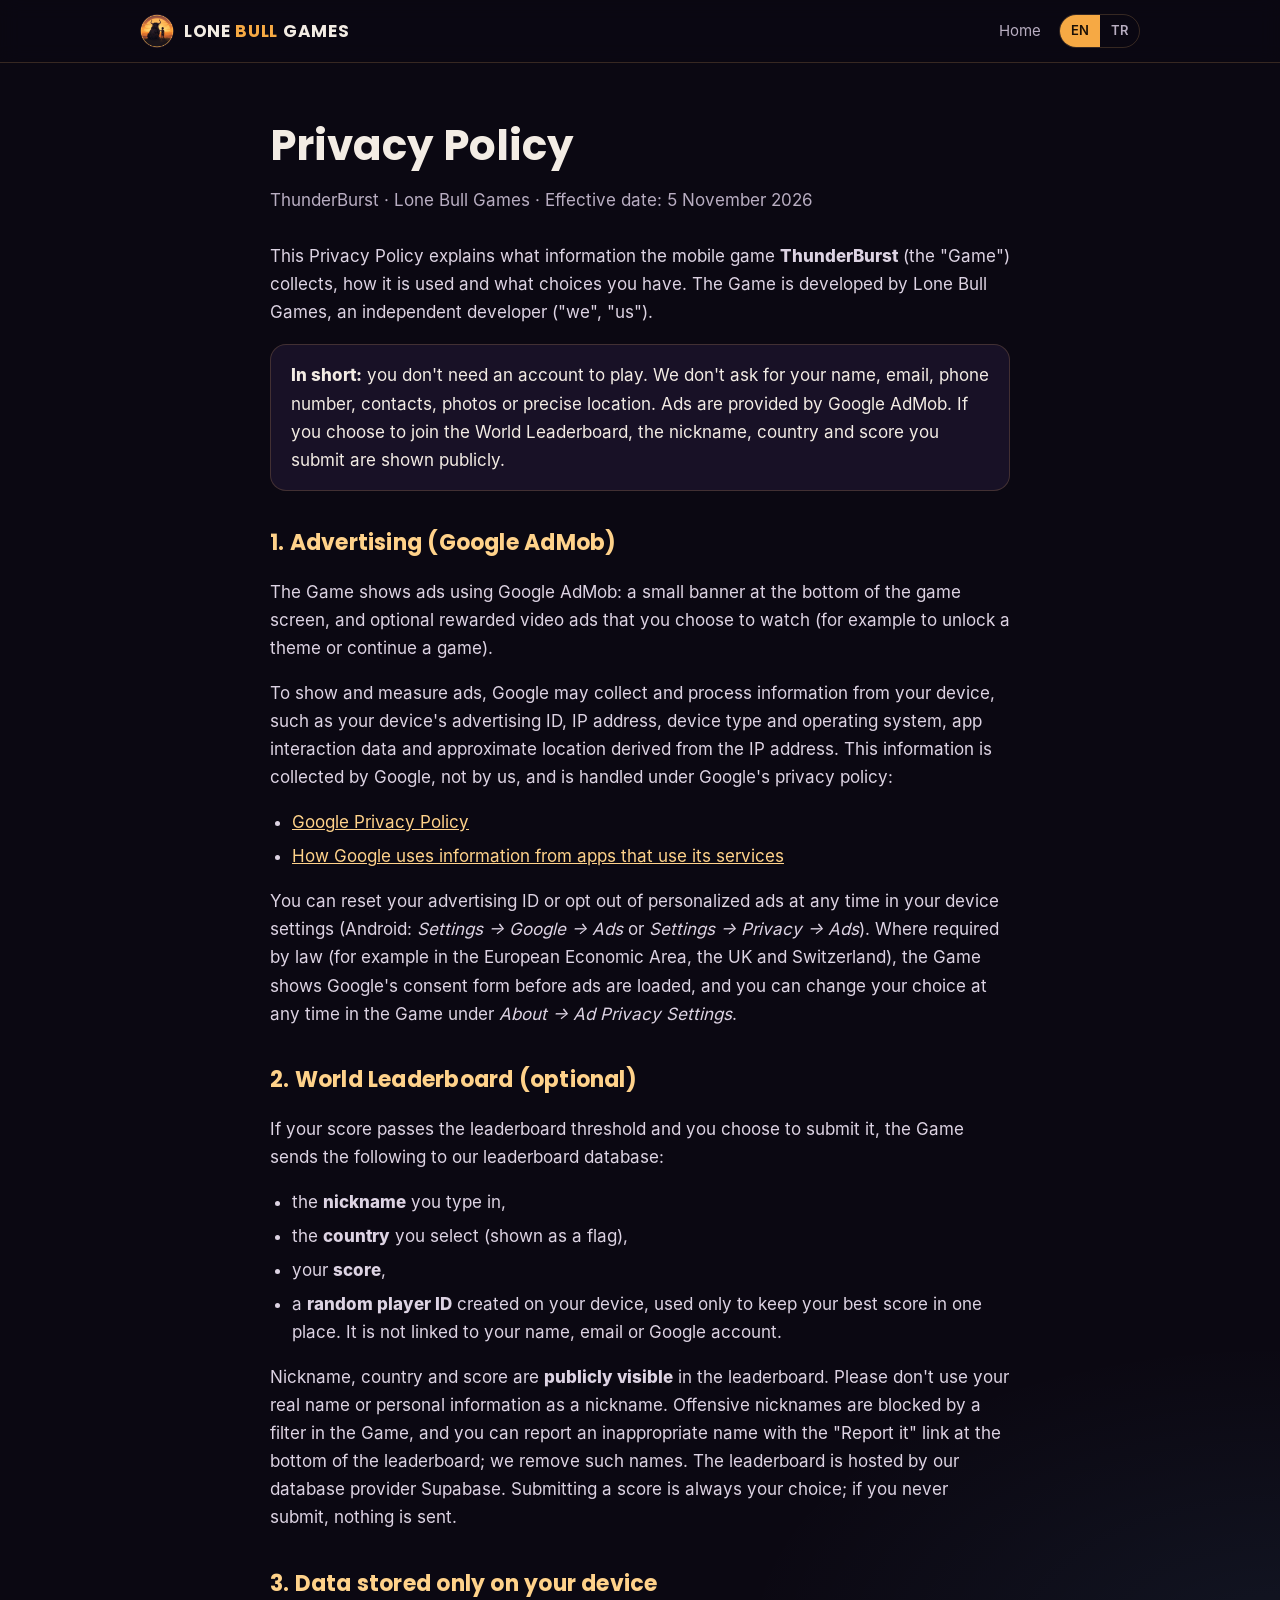
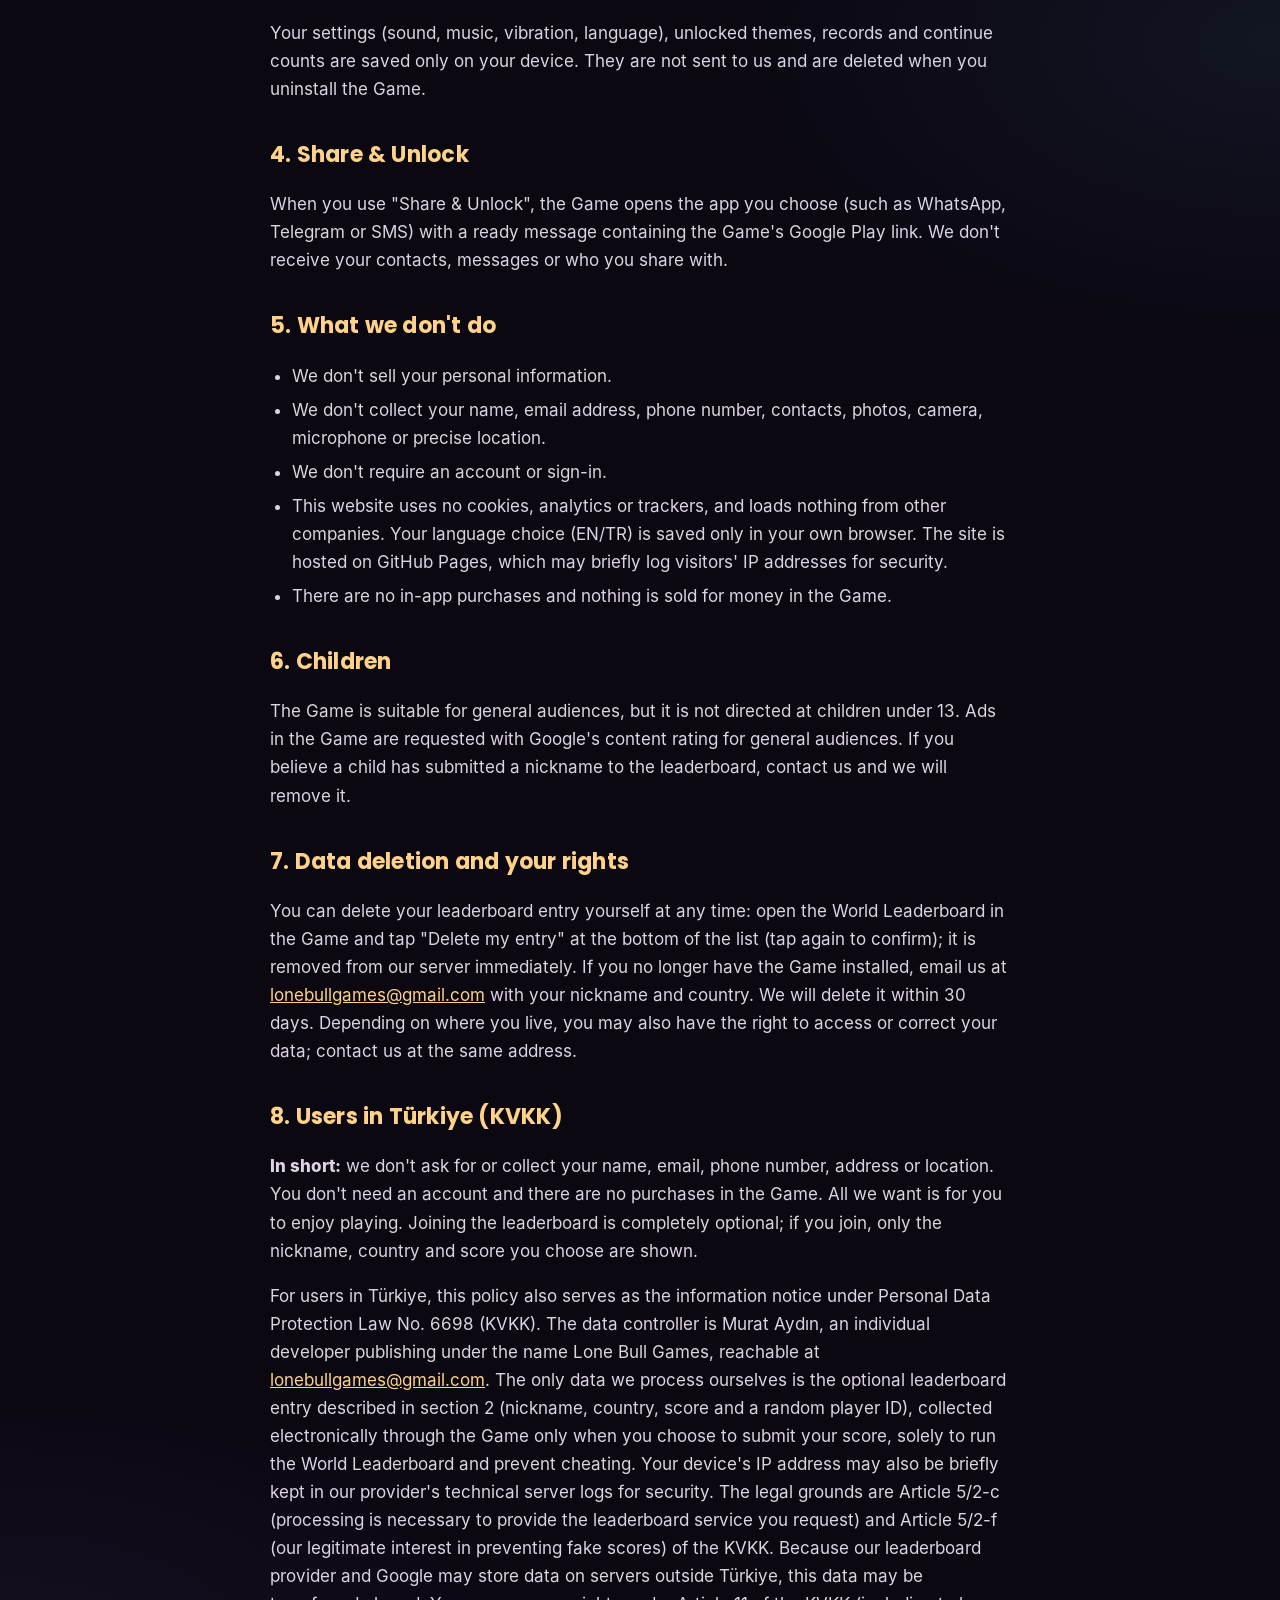
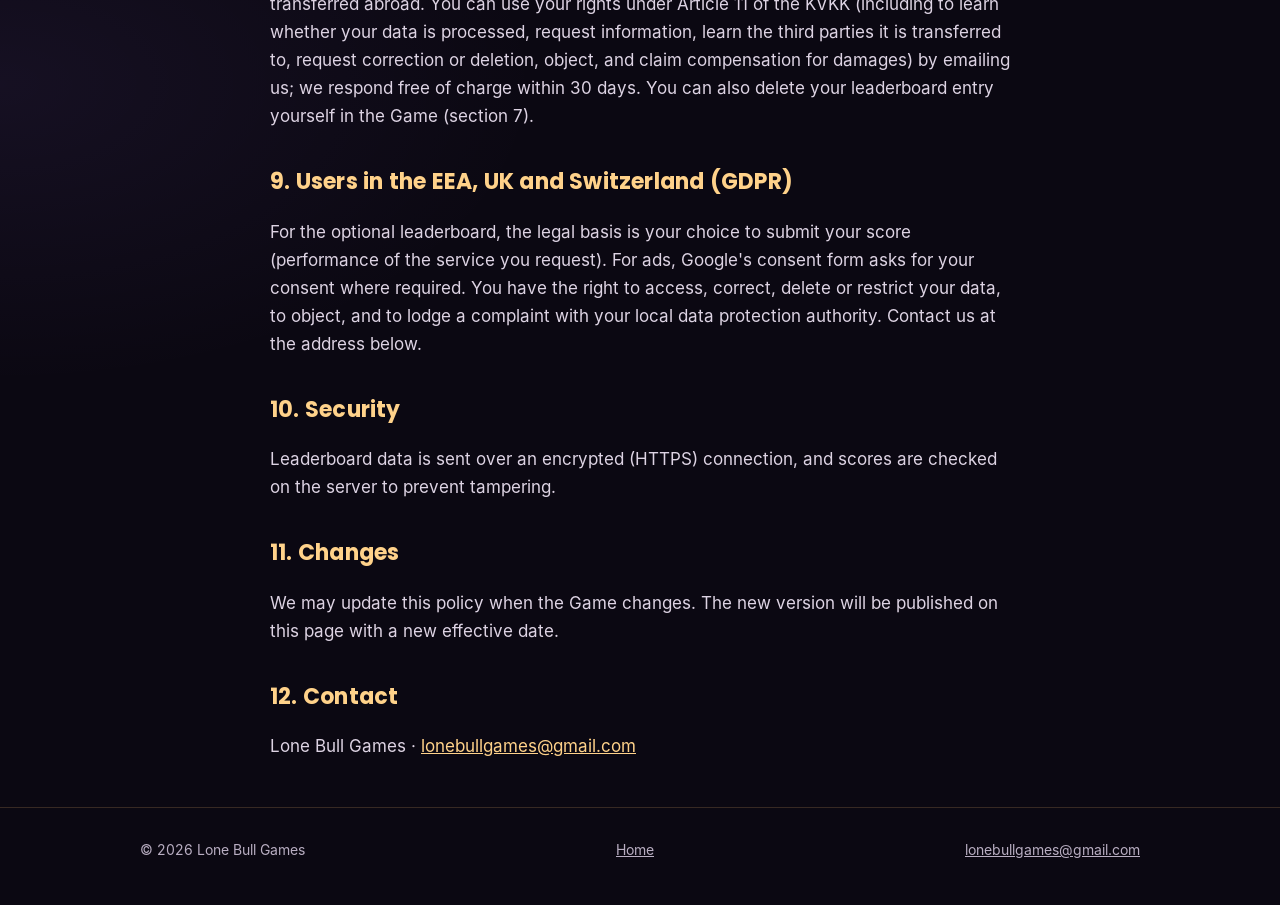
==== commit 990fb182: "Add files via upload" ====
--- a/privacy.html
+++ b/privacy.html
@@ -6,9 +6,6 @@
 <title>Privacy Policy · Lone Bull Games</title>
 <meta name="description" content="Privacy Policy for ThunderBurst by Lone Bull Games.">
 <link rel="icon" type="image/png" href="img/favicon.png">
-<link rel="preconnect" href="https://fonts.googleapis.com">
-<link rel="preconnect" href="https://fonts.gstatic.com" crossorigin>
-<link href="https://fonts.googleapis.com/css2?family=Inter:wght@400;600;800&family=Poppins:wght@500;700;800&display=swap" rel="stylesheet">
 <link rel="stylesheet" href="style.css">
 </head>
 <body>
@@ -28,7 +25,7 @@
 <!-- ============================ ENGLISH ============================ -->
 <div data-dil="en">
   <h1>Privacy Policy</h1>
-  <p class="tarih">ThunderBurst · Lone Bull Games · Effective date: 4 November 2026</p>
+  <p class="tarih">ThunderBurst · Lone Bull Games · Effective date: 5 November 2026</p>
 
   <p>This Privacy Policy explains what information the mobile game <b>ThunderBurst</b> (the "Game") collects, how it is used and what choices you have. The Game is developed by Lone Bull Games, an independent developer ("we", "us").</p>
 
@@ -66,6 +63,7 @@
     <li>We don't sell your personal information.</li>
     <li>We don't collect your name, email address, phone number, contacts, photos, camera, microphone or precise location.</li>
     <li>We don't require an account or sign-in.</li>
+    <li>This website uses no cookies, analytics or trackers, and loads nothing from other companies. Your language choice (EN/TR) is saved only in your own browser. The site is hosted on GitHub Pages, which may briefly log visitors' IP addresses for security.</li>
     <li>There are no in-app purchases and nothing is sold for money in the Game.</li>
   </ul>
 
@@ -95,7 +93,7 @@
 <!-- ============================ TÜRKÇE ============================ -->
 <div data-dil="tr">
   <h1>Gizlilik Politikası</h1>
-  <p class="tarih">ThunderBurst · Lone Bull Games · Yürürlük tarihi: 4 Kasım 2026</p>
+  <p class="tarih">ThunderBurst · Lone Bull Games · Yürürlük tarihi: 5 Kasım 2026</p>
 
   <p>Bu Gizlilik Politikası, <b>ThunderBurst</b> adlı mobil oyunun ("Oyun") hangi bilgileri topladığını, bunların nasıl kullanıldığını ve senin hangi seçeneklere sahip olduğunu açıklar. Oyun, bağımsız geliştirici Lone Bull Games ("biz") tarafından geliştirilmiştir.</p>
 
@@ -133,6 +131,7 @@
     <li>Kişisel bilgilerini satmayız.</li>
     <li>Adını, e-posta adresini, telefon numaranı, rehberini, fotoğraflarını, kameranı, mikrofonunu ya da tam konumunu toplamayız.</li>
     <li>Hesap açmanı ya da giriş yapmanı istemeyiz.</li>
+    <li>Bu web sitesi çerez, analiz ya da takip aracı kullanmaz ve başka şirketlerden hiçbir şey yüklemez. Dil seçimin (EN/TR) yalnızca kendi tarayıcında saklanır. Site GitHub Pages'te barındırılır; GitHub güvenlik için ziyaretçilerin IP adresini kısa süre kaydedebilir.</li>
     <li>Oyunda uygulama içi satın alma yok; parayla satılan hiçbir şey yok.</li>
   </ul>
 
--- a/style.css
+++ b/style.css
@@ -1,3 +1,10 @@
+/* yazı tipleri sitenin kendi içinde (dışarıdan hiçbir şey yüklenmez) - SIL OFL 1.1, fonts/OFL.txt */
+@font-face { font-family: "Inter"; font-weight: 400; font-display: swap; src: url("fonts/inter-400.woff") format("woff"); }
+@font-face { font-family: "Inter"; font-weight: 600; font-display: swap; src: url("fonts/inter-600.woff") format("woff"); }
+@font-face { font-family: "Inter"; font-weight: 800; font-display: swap; src: url("fonts/inter-800.woff") format("woff"); }
+@font-face { font-family: "Poppins"; font-weight: 500; font-display: swap; src: url("fonts/poppins-500.woff") format("woff"); }
+@font-face { font-family: "Poppins"; font-weight: 700 800; font-display: swap; src: url("fonts/poppins-700.woff") format("woff"); }
+
 :root {
   --bg: #0b0812;
   --bg2: #140e1f;
@@ -57,7 +64,7 @@
 .dil button.secili { background: var(--altin); color: #1b1006; }
 
 /* kahraman */
-.kahraman { text-align: center; padding: 72px 0 56px; }
+.kahraman { text-align: center; padding: 72px 20px 56px; }
 .kahraman .amblem {
   width: 210px; height: 210px; border-radius: 50%;
   box-shadow: 0 0 0 3px rgba(246, 169, 68, 0.55), 0 0 60px rgba(246, 169, 68, 0.35);
@@ -102,7 +109,7 @@
 .dugme.pasif { background: #2a2140; color: var(--soluk); box-shadow: none; cursor: default; border: 1px solid var(--cizgi); }
 
 /* temalar */
-.temalar { display: grid; grid-template-columns: repeat(4, minmax(0, 1fr)); gap: 14px; }
+.temalar { display: grid; grid-template-columns: repeat(3, minmax(0, 1fr)); gap: 14px; }
 .tema { background: var(--kart); border: 1px solid var(--cizgi); border-radius: 16px; overflow: hidden; }
 .tema img { width: 100%; aspect-ratio: 4 / 3; object-fit: cover; display: block; }
 .tema div { padding: 9px 12px 11px; font-weight: 600; font-size: 15px; }
@@ -133,8 +140,10 @@
 @media (max-width: 820px) {
   .oyun, .hikaye { grid-template-columns: 1fr; }
   .temalar { grid-template-columns: repeat(2, minmax(0, 1fr)); }
+  .tema:last-child { grid-column: span 2; }
+  .tema:last-child img { aspect-ratio: 2 / 1; }
   .menu .gizle { display: none; }
-  .kahraman { padding: 48px 0 36px; }
+  .kahraman { padding: 48px 20px 36px; }
   .oyun { padding: 20px; }
 }
 @media (max-width: 420px) {
@@ -143,3 +152,46 @@
 }
 
 .hikaye img { max-width: 380px; margin: 0 auto; display: block; }
+
+/* sosyal medya */
+.sosyal { display: flex; justify-content: center; gap: 12px; margin-top: 22px; flex-wrap: wrap; }
+.sosyal-btn { display: inline-flex; align-items: center; gap: 8px; padding: 9px 18px; border-radius: 999px; font-weight: 600; font-size: 15px; text-decoration: none; color: #fff; border: 1px solid rgba(255,255,255,0.18); transition: transform .15s, filter .15s; }
+.sosyal-btn:hover { transform: translateY(-2px); filter: brightness(1.12); }
+.sosyal-btn::before { content: ""; width: 9px; height: 9px; border-radius: 50%; background: currentColor; opacity: .9; }
+.sosyal-btn.yt { background: linear-gradient(135deg, #d93025, #a1160d); }
+.sosyal-btn.ig { background: linear-gradient(135deg, #f58529, #dd2a7b 55%, #8134af); }
+
+/* ---------- hareketli sahne ---------- */
+.sahne { position: relative; overflow: hidden; }
+#gok, #efekt { position: fixed; inset: 0; width: 100vw; height: 100vh; pointer-events: none; }
+#gok { z-index: 0; }
+#efekt { z-index: 5; }
+main, footer { position: relative; z-index: 1; }
+.sahne .kahraman { position: relative; z-index: 1; }
+.yaratik { position: absolute; pointer-events: none; background-repeat: no-repeat; z-index: 2;
+  filter: drop-shadow(0 12px 16px rgba(0, 0, 0, 0.55)); transition: filter .25s; }
+.canavar { width: 262px; height: 441px; right: 0; top: 62px; filter: none; z-index: 0; }
+.sahne .amblem, .sahne h1, .sahne .alt, .sahne .slogan, .sahne .sosyal { position: relative; z-index: 1; }
+.canavar::before { content: ""; position: absolute; inset: 4% 4% 2% 4%; z-index: -1; border-radius: 50%;
+  background: radial-gradient(closest-side, rgba(11, 8, 18, 0.95), rgba(11, 8, 18, 0.6) 70%, rgba(11, 8, 18, 0)); }
+.canavar.parla { filter: brightness(1.22) saturate(1.15); }
+.oyun { position: relative; }
+.tb-sahne { padding-top: 150px; }
+.tilki { filter: drop-shadow(0 0 1.5px rgba(255, 225, 180, 0.75)) drop-shadow(0 12px 16px rgba(0, 0, 0, 0.55)); }
+.tilki { width: 190px; height: 190px; left: 4px; bottom: 100%; margin-bottom: -30px; }
+.ejder { width: 180px; height: 180px; right: 4px; bottom: 100%; margin-bottom: -26px; }
+@media (min-width: 1520px) {
+  .tb-sahne { padding-top: 56px; }
+  .tilki { width: 230px; height: 230px; left: auto; right: 100%; bottom: auto; top: 50%; margin: -115px 18px 0 0; }
+  .ejder { width: 220px; height: 220px; right: auto; left: 100%; bottom: auto; top: 50%; margin: -110px 0 0 18px; }
+}
+@media (max-width: 820px) {
+  .canavar { width: 150px; height: 253px; right: 0; top: 14px; }
+  .tb-sahne { padding-top: 120px; }
+  .tilki { width: 140px; height: 140px; margin-bottom: -22px; }
+  .ejder { width: 128px; height: 128px; margin-bottom: -18px; }
+}
+@media (max-width: 420px) {
+  .canavar { width: 108px; height: 182px; right: -4px; top: 22px; }
+  .sahne .kahraman .amblem { width: 160px; height: 160px; }
+}
